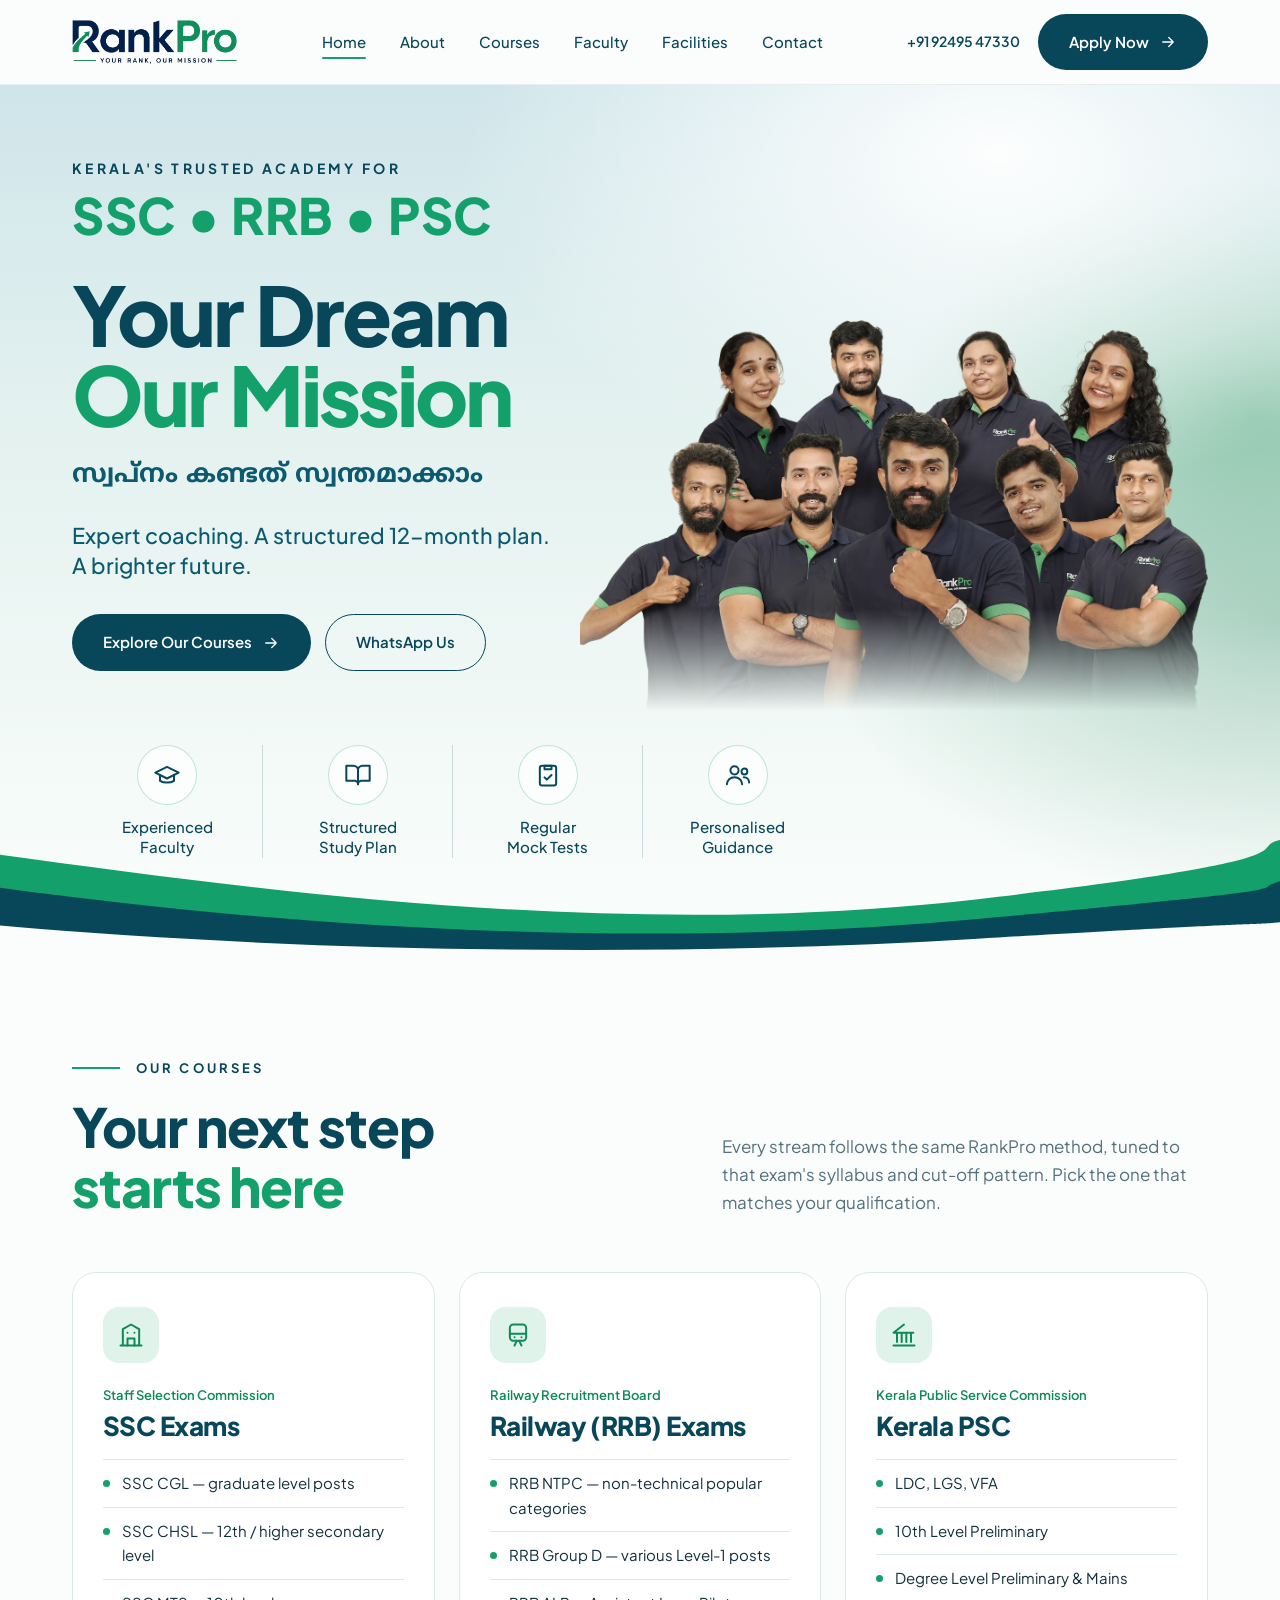
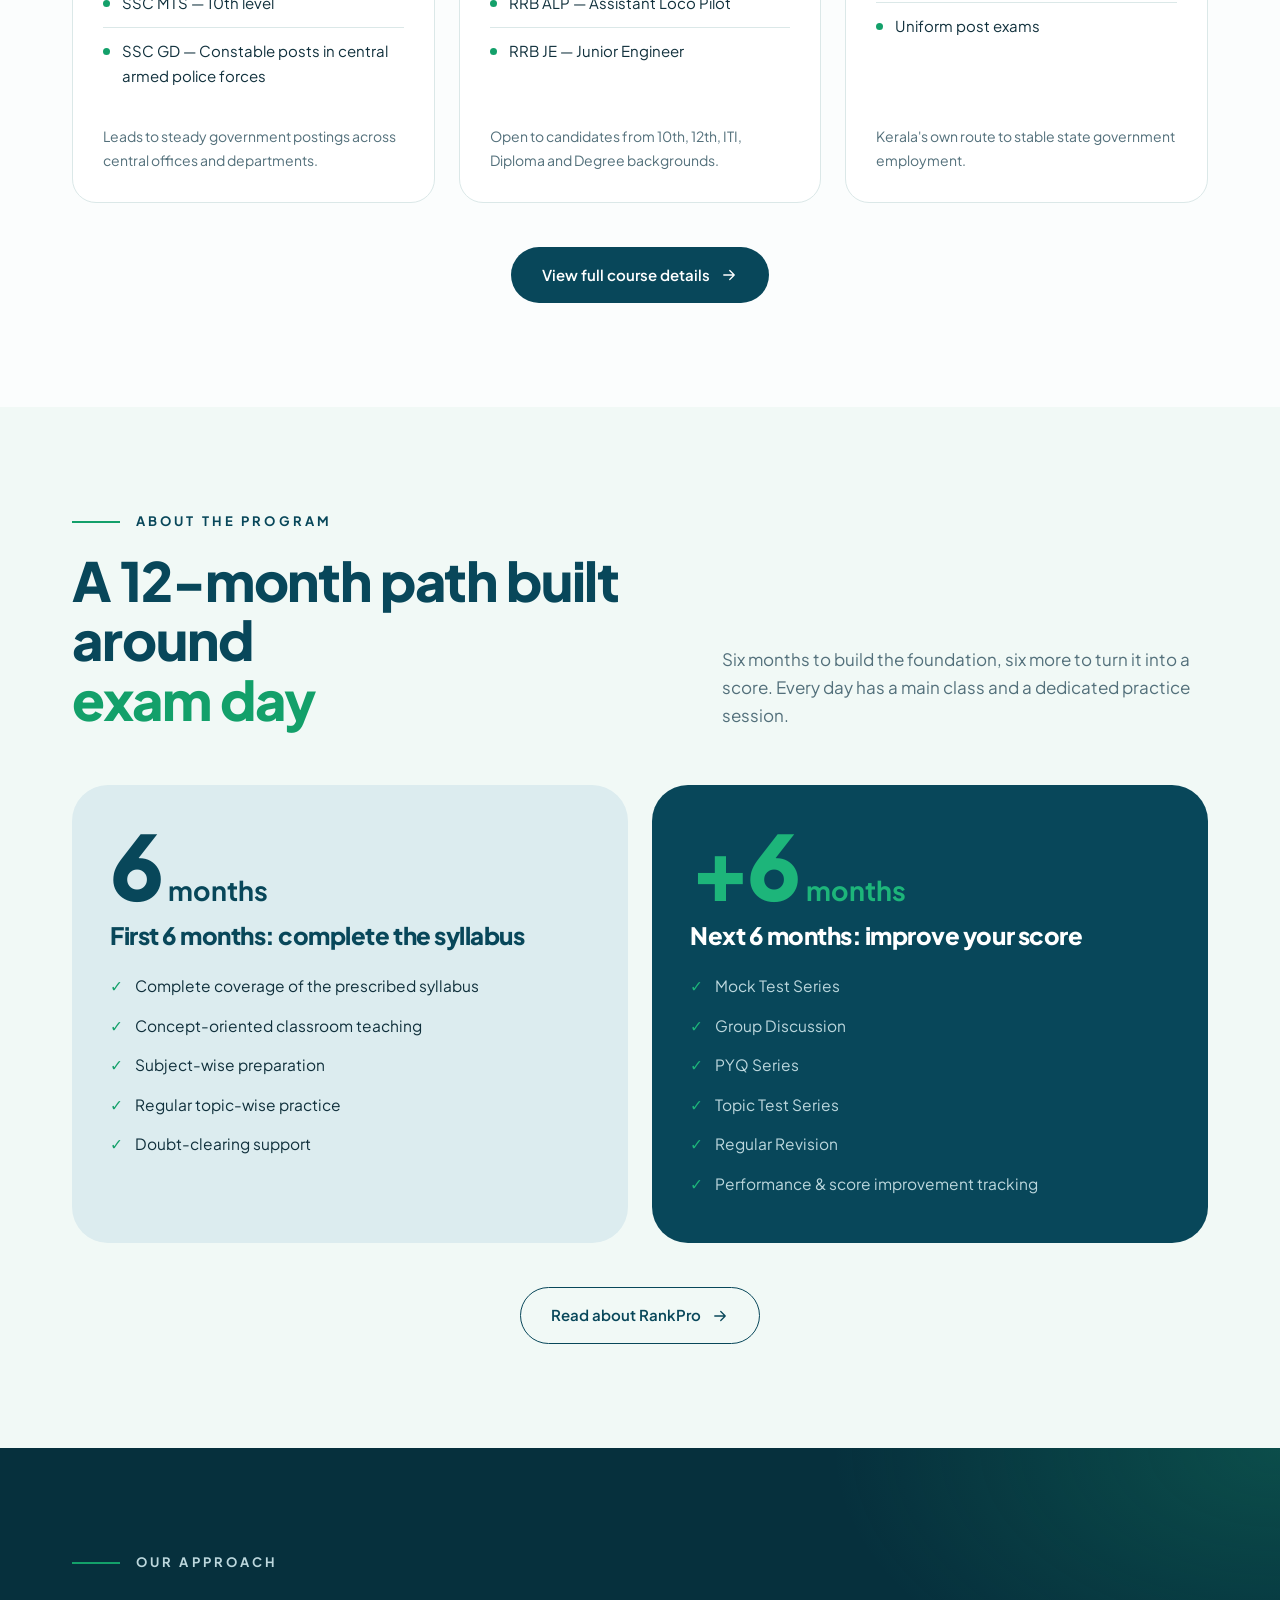
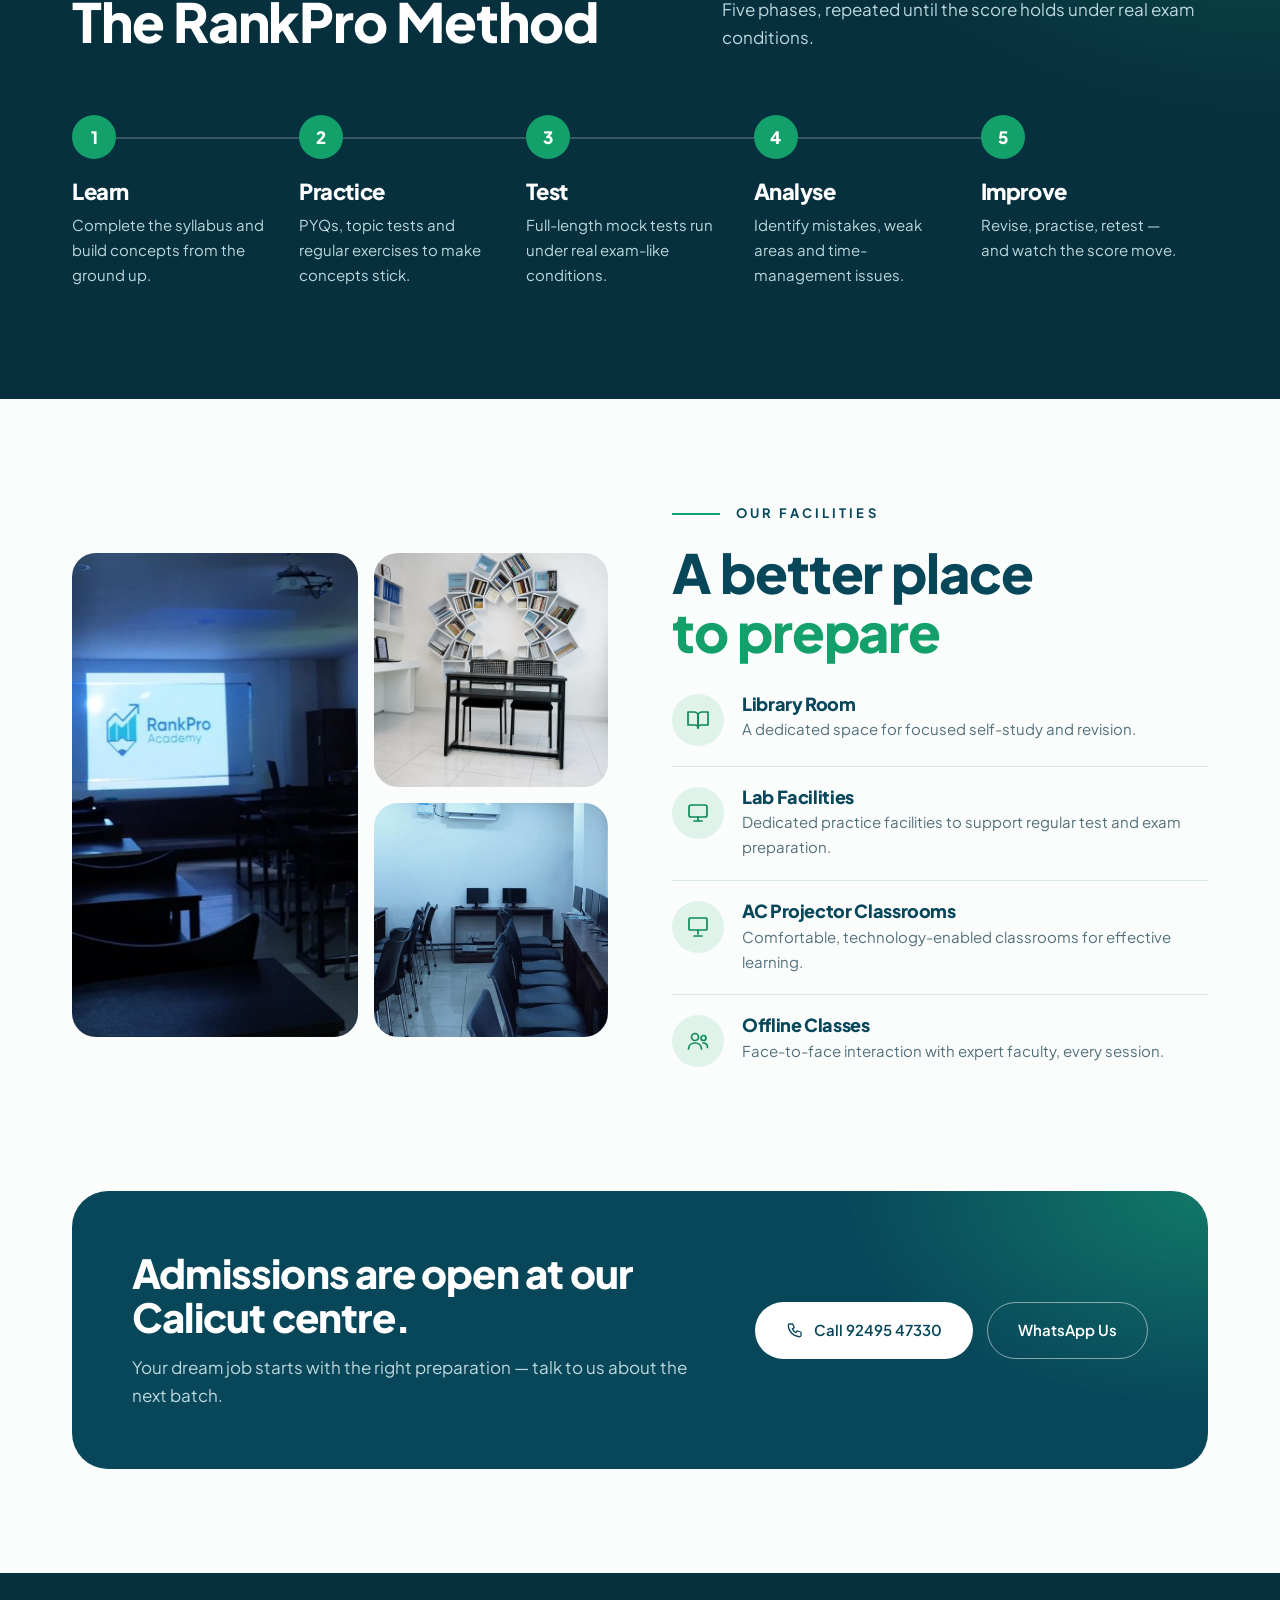
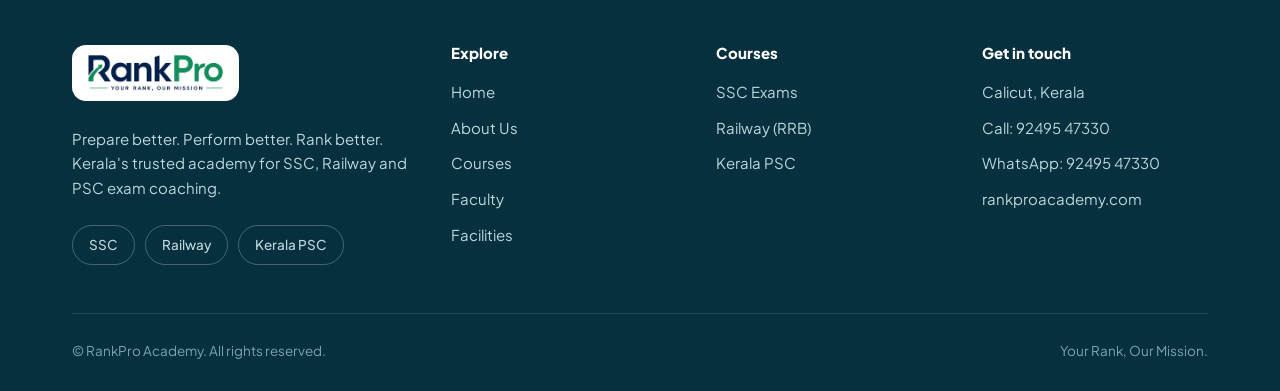
==== index.html @ 93b94e28 "First commit" ====
<!DOCTYPE html>
<html lang="en">
<head>
<meta charset="UTF-8">
<meta name="viewport" content="width=device-width, initial-scale=1.0">
<title>RankPro Academy — Your Rank, Our Mission</title>
<meta name="description" content="Kerala's trusted academy for SSC, RRB and Kerala PSC exam coaching in Calicut. A structured 6+6 month preparation program with expert faculty and offline classes.">
<link rel="icon" href="assets/r-icon-transparent.png">
<link rel="stylesheet" href="style.css">
</head>
<body>

<nav class="site-nav">
  <div class="wrap">
    <a href="./" class="brand">
      <img src="assets/logo-transparent.png" alt="RankPro Academy — Your rank, our mission">
    </a>
    <ul class="nav-links" id="navLinks">
      <li><a href="./" class="active">Home</a></li>
      <li><a href="about/">About</a></li>
      <li><a href="courses/">Courses</a></li>
      <li><a href="about/#faculty">Faculty</a></li>
      <li><a href="about/#facilities">Facilities</a></li>
      <li><a href="about/#contact">Contact</a></li>
    </ul>
    <div class="nav-cta">
      <span class="nav-call">+91 92495 47330</span>
      <a class="btn btn-primary" href="tel:+919249547330">Apply Now <svg viewBox="0 0 24 24" fill="none" stroke="currentColor" stroke-width="1.7" stroke-linecap="round" stroke-linejoin="round" aria-hidden="true"><path d="M5 12h14M13 6l6 6-6 6"/></svg></a>
      <button class="nav-toggle" id="navToggle" aria-label="Open menu" aria-expanded="false" aria-controls="navLinks"><span></span><span></span><span></span></button>
    </div>
  </div>
</nav>

<header class="hero">
  <div class="wrap">
    <div class="hero-main">
      <div class="hero-copy">
        <span class="kicker-line">Kerala's trusted academy for</span>
        <span class="streams">SSC • RRB • PSC</span>
        <h1>Your Dream <span class="g">Our Mission</span></h1>
        <span class="hero-ml" lang="ml">സ്വപ്നം കണ്ടത് സ്വന്തമാക്കാം</span>
        <p class="sub">Expert coaching. A structured 12-month plan. A brighter future.</p>
        <div class="hero-actions">
          <a class="btn btn-primary" href="courses/">Explore Our Courses <svg viewBox="0 0 24 24" fill="none" stroke="currentColor" stroke-width="1.7" stroke-linecap="round" stroke-linejoin="round" aria-hidden="true"><path d="M5 12h14M13 6l6 6-6 6"/></svg></a>
          <a class="btn btn-outline" href="https://wa.me/919249547330">WhatsApp Us</a>
        </div>
      </div>
      <div class="hero-photo">
        <img src="assets/team-cutout.webp" width="1400" height="871" alt="The RankPro Academy faculty team in navy RankPro polo shirts" fetchpriority="high">
      </div>
    </div>
    <div class="hero-features">
      <div class="f"><span class="ic"><svg viewBox="0 0 24 24" fill="none" stroke="currentColor" stroke-width="1.7" stroke-linecap="round" stroke-linejoin="round" aria-hidden="true"><path d="M22 10 12 5 2 10l10 5 10-5z"/><path d="M6 12v5c3 2 9 2 12 0v-5"/></svg></span>Experienced<br>Faculty</div>
      <div class="f"><span class="ic"><svg viewBox="0 0 24 24" fill="none" stroke="currentColor" stroke-width="1.7" stroke-linecap="round" stroke-linejoin="round" aria-hidden="true"><path d="M2 4h6a4 4 0 0 1 4 4v12a3 3 0 0 0-3-3H2z"/><path d="M22 4h-6a4 4 0 0 0-4 4v12a3 3 0 0 1 3-3h7z"/></svg></span>Structured<br>Study Plan</div>
      <div class="f"><span class="ic"><svg viewBox="0 0 24 24" fill="none" stroke="currentColor" stroke-width="1.7" stroke-linecap="round" stroke-linejoin="round" aria-hidden="true"><rect x="5" y="4" width="14" height="17" rx="2"/><path d="M9 4h6v3H9zM9 14l2 2 4-4"/></svg></span>Regular<br>Mock Tests</div>
      <div class="f"><span class="ic"><svg viewBox="0 0 24 24" fill="none" stroke="currentColor" stroke-width="1.7" stroke-linecap="round" stroke-linejoin="round" aria-hidden="true"><circle cx="9" cy="8" r="3.5"/><path d="M2.5 20c0-3.6 2.9-6 6.5-6s6.5 2.4 6.5 6"/><circle cx="17.5" cy="9" r="2.5"/><path d="M17 14c2.6 0 4.5 1.8 4.5 4.5"/></svg></span>Personalised<br>Guidance</div>
    </div>
  </div>
  <div class="wave" aria-hidden="true"><svg viewBox="0 0 1440 140" preserveAspectRatio="none">
        <path fill="#13a06a" d="M0 18C300 62 700 122 1100 72S1400 10 1440 0V140H0Z"/>
        <path fill="#08475a" d="M0 58C300 102 700 136 1100 96S1400 62 1440 50V140H0Z"/>
        <path fill="#fbfdfd" d="M0 104C360 138 760 142 1100 120S1400 104 1440 100V140H0Z"/>
      </svg></div>
</header>

<section class="section" id="courses">
  <div class="wrap">
    <div class="section-head">
      <div>
        <span class="eyebrow">Our courses</span>
        <h2 class="title">Your next step <span class="g">starts here</span></h2>
      </div>
      <p class="lede">Every stream follows the same RankPro method, tuned to that exam's syllabus and cut-off pattern. Pick the one that matches your qualification.</p>
    </div>
    <div class="course-grid">
      <article class="course-card">
        <span class="ic"><svg viewBox="0 0 24 24" fill="none" stroke="currentColor" stroke-width="1.7" stroke-linecap="round" stroke-linejoin="round" aria-hidden="true"><path d="M3 21h18M5 21V7l7-4 7 4v14"/><path d="M9 21v-6h6v6M9 10h.01M15 10h.01"/></svg></span>
        <span class="org">Staff Selection Commission</span>
        <h3>SSC Exams</h3>
        <ul>
          <li>SSC CGL — graduate level posts</li>
          <li>SSC CHSL — 12th / higher secondary level</li>
          <li>SSC MTS — 10th level</li>
          <li>SSC GD — Constable posts in central armed police forces</li>
        </ul>
        <p class="foot">Leads to steady government postings across central offices and departments.</p>
      </article>
      <article class="course-card">
        <span class="ic"><svg viewBox="0 0 24 24" fill="none" stroke="currentColor" stroke-width="1.7" stroke-linecap="round" stroke-linejoin="round" aria-hidden="true"><rect x="5" y="3" width="14" height="14" rx="3"/><path d="M5 11h14M9 21l2-4M15 21l-2-4M9 14h.01M15 14h.01"/></svg></span>
        <span class="org">Railway Recruitment Board</span>
        <h3>Railway (RRB) Exams</h3>
        <ul>
          <li>RRB NTPC — non-technical popular categories</li>
          <li>RRB Group D — various Level-1 posts</li>
          <li>RRB ALP — Assistant Loco Pilot</li>
          <li>RRB JE — Junior Engineer</li>
        </ul>
        <p class="foot">Open to candidates from 10th, 12th, ITI, Diploma and Degree backgrounds.</p>
      </article>
      <article class="course-card">
        <span class="ic"><svg viewBox="0 0 24 24" fill="none" stroke="currentColor" stroke-width="1.7" stroke-linecap="round" stroke-linejoin="round" aria-hidden="true"><path d="M3 21h18M4 10h16M12 3 3 10M6 10v8M10 10v8M14 10v8M18 10v8"/></svg></span>
        <span class="org">Kerala Public Service Commission</span>
        <h3>Kerala PSC</h3>
        <ul>
          <li>LDC, LGS, VFA</li>
          <li>10th Level Preliminary</li>
          <li>Degree Level Preliminary &amp; Mains</li>
          <li>Uniform post exams</li>
        </ul>
        <p class="foot">Kerala's own route to stable state government employment.</p>
      </article>
    </div>
    <div class="center-cta"><a class="btn btn-primary" href="courses/">View full course details <svg viewBox="0 0 24 24" fill="none" stroke="currentColor" stroke-width="1.7" stroke-linecap="round" stroke-linejoin="round" aria-hidden="true"><path d="M5 12h14M13 6l6 6-6 6"/></svg></a></div>
  </div>
</section>

<section class="section section-mint" id="program">
  <div class="wrap">
    <div class="section-head">
      <div>
        <span class="eyebrow">About the program</span>
        <h2 class="title">A 12-month path built around <span class="g">exam day</span></h2>
      </div>
      <p class="lede">Six months to build the foundation, six more to turn it into a score. Every day has a main class and a dedicated practice session.</p>
    </div>
    
    <div class="program">
      <div class="half one">
        <div class="big">6<small>months</small></div>
        <h3>First 6 months: complete the syllabus</h3>
        <ul>
          <li>Complete coverage of the prescribed syllabus</li>
          <li>Concept-oriented classroom teaching</li>
          <li>Subject-wise preparation</li>
          <li>Regular topic-wise practice</li>
          <li>Doubt-clearing support</li>
        </ul>
      </div>
      <div class="half two">
        <div class="big">+6<small>months</small></div>
        <h3>Next 6 months: improve your score</h3>
        <ul>
          <li>Mock Test Series</li>
          <li>Group Discussion</li>
          <li>PYQ Series</li>
          <li>Topic Test Series</li>
          <li>Regular Revision</li>
          <li>Performance &amp; score improvement tracking</li>
        </ul>
      </div>
    </div>

    <div class="center-cta"><a class="btn btn-outline" href="about/">Read about RankPro <svg viewBox="0 0 24 24" fill="none" stroke="currentColor" stroke-width="1.7" stroke-linecap="round" stroke-linejoin="round" aria-hidden="true"><path d="M5 12h14M13 6l6 6-6 6"/></svg></a></div>
  </div>
</section>

<section class="section section-teal" id="method">
  <div class="wrap">
    <div class="section-head">
      <div>
        <span class="eyebrow">Our approach</span>
        <h2 class="title">The RankPro Method</h2>
      </div>
      <p class="lede">Five phases, repeated until the score holds under real exam conditions.</p>
    </div>
    <div class="phase-row"><div class="phase"><h4>Learn</h4><p>Complete the syllabus and build concepts from the ground up.</p></div><div class="phase"><h4>Practice</h4><p>PYQs, topic tests and regular exercises to make concepts stick.</p></div><div class="phase"><h4>Test</h4><p>Full-length mock tests run under real exam-like conditions.</p></div><div class="phase"><h4>Analyse</h4><p>Identify mistakes, weak areas and time-management issues.</p></div><div class="phase"><h4>Improve</h4><p>Revise, practise, retest — and watch the score move.</p></div></div>
  </div>
</section>

<section class="section" id="facilities">
  <div class="wrap facility-grid">
    <div class="photo-stack">
        <img class="tall" src="assets/facility_2.jpg" alt="AC projector classroom at RankPro Academy" loading="lazy">
        <img class="sq" src="assets/facility_0.jpg" alt="Library room with a study desk at RankPro Academy" loading="lazy">
        <img class="sq" src="assets/facility_1.jpg" alt="Lab with practice workstations at RankPro Academy" loading="lazy">
      </div>
    <div>
      <span class="eyebrow">Our facilities</span>
      <h2 class="title" style="margin-bottom:32px;">A better place <span class="g">to prepare</span></h2>
      <ul class="feature-list">
        <li><span class="ic"><svg viewBox="0 0 24 24" fill="none" stroke="currentColor" stroke-width="1.7" stroke-linecap="round" stroke-linejoin="round" aria-hidden="true"><path d="M2 4h6a4 4 0 0 1 4 4v12a3 3 0 0 0-3-3H2z"/><path d="M22 4h-6a4 4 0 0 0-4 4v12a3 3 0 0 1 3-3h7z"/></svg></span><div><h4>Library Room</h4><p>A dedicated space for focused self-study and revision.</p></div></li>
        <li><span class="ic"><svg viewBox="0 0 24 24" fill="none" stroke="currentColor" stroke-width="1.7" stroke-linecap="round" stroke-linejoin="round" aria-hidden="true"><rect x="3" y="4" width="18" height="12" rx="2"/><path d="M8 20h8M12 16v4"/></svg></span><div><h4>Lab Facilities</h4><p>Dedicated practice facilities to support regular test and exam preparation.</p></div></li>
        <li><span class="ic"><svg viewBox="0 0 24 24" fill="none" stroke="currentColor" stroke-width="1.7" stroke-linecap="round" stroke-linejoin="round" aria-hidden="true"><rect x="3" y="3" width="18" height="12" rx="1"/><path d="M12 15v4M8 21h8"/></svg></span><div><h4>AC Projector Classrooms</h4><p>Comfortable, technology-enabled classrooms for effective learning.</p></div></li>
        <li><span class="ic"><svg viewBox="0 0 24 24" fill="none" stroke="currentColor" stroke-width="1.7" stroke-linecap="round" stroke-linejoin="round" aria-hidden="true"><circle cx="9" cy="8" r="3.5"/><path d="M2.5 20c0-3.6 2.9-6 6.5-6s6.5 2.4 6.5 6"/><circle cx="17.5" cy="9" r="2.5"/><path d="M17 14c2.6 0 4.5 1.8 4.5 4.5"/></svg></span><div><h4>Offline Classes</h4><p>Face-to-face interaction with expert faculty, every session.</p></div></li>
      </ul>
    </div>
  </div>
</section>

<section class="section" id="contact-cta" style="padding-top:0;">
  <div class="wrap">
    <div class="cta-band">
      <div>
        <h3>Admissions are open at our Calicut centre.</h3>
        <p>Your dream job starts with the right preparation — talk to us about the next batch.</p>
      </div>
      <div class="cta-actions">
        <a class="btn btn-light" href="tel:+919249547330"><svg viewBox="0 0 24 24" fill="none" stroke="currentColor" stroke-width="1.7" stroke-linecap="round" stroke-linejoin="round" aria-hidden="true"><path d="M5 4h4l2 5-2.5 1.5a11 11 0 0 0 5 5L15 13l5 2v4a2 2 0 0 1-2 2A16 16 0 0 1 3 6a2 2 0 0 1 2-2z"/></svg> Call 92495 47330</a>
        <a class="btn btn-ghost" href="https://wa.me/919249547330">WhatsApp Us</a>
      </div>
    </div>
  </div>
</section>

<footer class="site-footer">
  <div class="wrap">
    <div class="footer-grid">
      <div class="footer-brand">
        <span class="logo-on-dark"><img src="assets/logo-transparent.png" alt="RankPro Academy"></span>
        <p>Prepare better. Perform better. Rank better. Kerala's trusted academy for SSC, Railway and PSC exam coaching.</p>
        <div class="tag-row">
          <span class="tag-pill">SSC</span>
          <span class="tag-pill">Railway</span>
          <span class="tag-pill">Kerala PSC</span>
        </div>
      </div>
      <ul>
        <h5>Explore</h5>
        <li><a href="./">Home</a></li>
        <li><a href="about/">About Us</a></li>
        <li><a href="courses/">Courses</a></li>
        <li><a href="about/#faculty">Faculty</a></li>
        <li><a href="about/#facilities">Facilities</a></li>
      </ul>
      <ul>
        <h5>Courses</h5>
        <li><a href="courses/#ssc">SSC Exams</a></li>
        <li><a href="courses/#rrb">Railway (RRB)</a></li>
        <li><a href="courses/#psc">Kerala PSC</a></li>
      </ul>
      <ul>
        <h5>Get in touch</h5>
        <li>Calicut, Kerala</li>
        <li><a href="tel:+919249547330">Call: 92495 47330</a></li>
        <li><a href="https://wa.me/919249547330">WhatsApp: 92495 47330</a></li>
        <li><a href="https://rankproacademy.com">rankproacademy.com</a></li>
      </ul>
    </div>
    <div class="footer-bottom">
      <span>© RankPro Academy. All rights reserved.</span>
      <span>Your Rank, Our Mission.</span>
    </div>
  </div>
</footer>

<script>
  const navToggle = document.getElementById('navToggle');
  const navLinks = document.getElementById('navLinks');
  navToggle.addEventListener('click', () => {
    const open = navLinks.classList.toggle('open');
    navToggle.setAttribute('aria-expanded', open);
  });
  navLinks.addEventListener('click', e => { if (e.target.tagName === 'A') navLinks.classList.remove('open'); });
</script>
</body>
</html>
---- style.css ----
/* ============================================================
   RankPro Academy — shared stylesheet (v2 redesign)
   Look: soft sky-to-mint backgrounds, deep teal + signal green,
   rounded pill buttons, wave divider under the hero.
   ============================================================ */

@import url('https://fonts.googleapis.com/css2?family=Plus+Jakarta+Sans:wght@400;500;600;700;800&family=Noto+Sans+Malayalam:wght@500;700&display=swap');

:root{
  --teal-950:#06303d;
  --teal-900:#08475a;   /* buttons, headings */
  --teal-800:#0b5a70;
  --teal-700:#10708a;
  --green-700:#0e8a58;
  --green-600:#13a06a;  /* accent */
  --green-500:#1db57a;
  --green-100:#dff3ea;
  --mint-50:#f1f9f6;
  --sky-100:#dcecef;
  --sky-50:#eef6f7;
  --paper:#fbfdfd;
  --card:#ffffff;
  --ink:#10303c;
  --muted:#53707b;
  --line:#dbe8e8;
  --on-dark:#bcd7dd;

  --max:1200px;
  --radius-xl:36px;
  --radius-lg:24px;
  --radius-md:16px;
  --radius-sm:10px;

  --font:'Plus Jakarta Sans','Noto Sans Malayalam',system-ui,sans-serif;
  --font-ml:'Noto Sans Malayalam','Plus Jakarta Sans',sans-serif;

  --shadow-soft:0 24px 48px -28px rgba(8,71,90,.35);
}

*,*::before,*::after{ box-sizing:border-box; }
html{ scroll-behavior:smooth; scroll-padding-top:96px; }
body{
  margin:0;
  font-family:var(--font);
  color:var(--ink);
  background:var(--paper);
  line-height:1.65;
  -webkit-font-smoothing:antialiased;
}
img{ max-width:100%; display:block; }
a{ color:inherit; text-decoration:none; }
ul{ margin:0; padding:0; list-style:none; }
h1,h2,h3,h4,h5{
  font-family:var(--font);
  margin:0;
  color:var(--teal-900);
  line-height:1.1;
  font-weight:800;
  letter-spacing:-0.02em;
}
p{ margin:0; }
:focus-visible{ outline:3px solid var(--green-500); outline-offset:3px; border-radius:6px; }

.wrap{ max-width:var(--max); margin:0 auto; padding:0 32px; }
@media (max-width:640px){ .wrap{ padding:0 20px; } }

/* ---------- buttons ---------- */
.btn{
  display:inline-flex; align-items:center; justify-content:center; gap:10px;
  padding:15px 30px;
  border-radius:999px;
  font-family:var(--font);
  font-weight:600; font-size:15px;
  cursor:pointer;
  border:1.5px solid transparent;
  transition:transform .15s ease, background .2s ease, color .2s ease, border-color .2s ease;
  white-space:nowrap;
}
.btn:active{ transform:scale(.97); }
.btn svg{ width:18px; height:18px; flex:none; }
.btn-primary{ background:var(--teal-900); color:#fff; }
.btn-primary:hover{ background:var(--teal-800); }
.btn-green{ background:var(--green-600); color:#fff; }
.btn-green:hover{ background:var(--green-700); }
.btn-outline{ background:transparent; color:var(--teal-900); border-color:var(--teal-900); }
.btn-outline:hover{ background:var(--teal-900); color:#fff; }
.btn-light{ background:#fff; color:var(--teal-900); }
.btn-light:hover{ background:var(--green-100); }
.btn-ghost{ background:transparent; color:#fff; border-color:rgba(255,255,255,.5); }
.btn-ghost:hover{ border-color:#fff; background:rgba(255,255,255,.08); }

/* ---------- nav ---------- */
.site-nav{
  position:sticky; top:0; z-index:60;
  background:rgba(251,253,253,.86);
  backdrop-filter:blur(14px);
  -webkit-backdrop-filter:blur(14px);
  border-bottom:1px solid rgba(8,71,90,.08);
}
.site-nav .wrap{
  display:flex; align-items:center; justify-content:space-between;
  height:84px; gap:24px;
}
.brand img{ height:44px; width:auto; }
.nav-links{ display:flex; align-items:center; gap:34px; }
.nav-links a{
  font-weight:500; font-size:15px; color:var(--teal-900);
  position:relative; padding:8px 0;
}
.nav-links a::after{
  content:""; position:absolute; left:0; right:0; bottom:0; height:2px;
  background:var(--green-600); border-radius:2px;
  transform:scaleX(0); transform-origin:left; transition:transform .2s ease;
}
.nav-links a:hover::after,
.nav-links a.active::after{ transform:scaleX(1); }
.nav-cta{ display:flex; align-items:center; gap:18px; }
.nav-call{ font-weight:600; font-size:14px; color:var(--teal-900); }
.nav-toggle{ display:none; }

@media (max-width:1020px){
  .nav-call{ display:none; }
}
@media (max-width:900px){
  .site-nav .wrap{ height:72px; }
  .brand img{ height:38px; }
  .nav-links{
    position:fixed; inset:72px 0 0 0;
    background:var(--paper);
    flex-direction:column; align-items:flex-start;
    padding:28px 24px; gap:8px;
    opacity:0; pointer-events:none; transform:translateY(-8px);
    transition:opacity .2s ease, transform .2s ease;
  }
  .nav-links a{ font-size:20px; font-weight:600; padding:12px 0; }
  .nav-links.open{ opacity:1; pointer-events:auto; transform:none; }
  .nav-toggle{
    display:flex; flex-direction:column; justify-content:center; gap:5px;
    width:40px; height:40px; background:none; border:none; cursor:pointer; padding:8px;
  }
  .nav-toggle span{ height:2px; background:var(--teal-900); border-radius:2px; }
  .nav-cta .btn{ padding:12px 20px; font-size:14px; }
}

/* ---------- eyebrow / headings ---------- */
.eyebrow{
  display:flex; align-items:center; gap:16px;
  font-weight:700; font-size:13px; letter-spacing:.24em; text-transform:uppercase;
  color:var(--teal-900);
  margin-bottom:18px;
}
.eyebrow::before{ content:""; width:48px; height:2px; background:var(--green-600); flex:none; }
.eyebrow.plain::before{ display:none; }

.title{
  font-size:clamp(32px,4.6vw,54px);
}
.title .g{ color:var(--green-600); display:block; }
.lede{ color:var(--muted); font-size:17px; max-width:54ch; }

/* ---------- hero ---------- */
.hero{
  position:relative;
  overflow:hidden;
  background:
    radial-gradient(60% 55% at 78% 8%, rgba(255,255,255,.95) 0, rgba(255,255,255,0) 70%),
    radial-gradient(40% 40% at 98% 38%, rgba(44,150,96,.38) 0, rgba(44,150,96,0) 70%),
    radial-gradient(50% 45% at 100% 62%, rgba(31,125,84,.28) 0, rgba(31,125,84,0) 72%),
    linear-gradient(180deg, #cfe5ea 0%, #e3f1ef 38%, #f3faf7 78%, #fbfdfd 100%);
}
.hero-main{
  position:relative;
  display:grid;
  grid-template-columns:minmax(0,1fr) minmax(0,1.05fr);
  align-items:end;
  gap:0;
  padding-top:72px;
}
.hero-copy{ position:relative; z-index:2; padding-bottom:40px; align-self:center; }
.hero-copy .kicker-line{
  display:block; font-weight:700; font-size:14px; letter-spacing:.24em; text-transform:uppercase;
  color:var(--teal-900); margin-bottom:10px;
}
.hero-copy .streams{
  display:block; font-size:clamp(34px,4.2vw,50px); font-weight:800; color:var(--green-600);
  letter-spacing:.01em; margin-bottom:34px; line-height:1;
}
.hero h1{
  font-size:clamp(46px,6.4vw,84px);
  line-height:.98;
  letter-spacing:-0.035em;
}
.hero h1 .g{ color:var(--green-600); display:block; }
.hero-ml{
  display:block; margin-top:20px;
  font-family:var(--font-ml); font-weight:700; font-size:clamp(20px,2.2vw,26px);
  color:var(--teal-800);
}
.hero-copy .sub{
  margin-top:22px; font-size:clamp(18px,1.7vw,22px); font-weight:500;
  color:var(--teal-800); max-width:30ch; line-height:1.4;
}
.hero-actions{ display:flex; gap:14px; flex-wrap:wrap; margin-top:34px; }

.hero-photo{
  position:relative; z-index:1;
  margin-left:-8%;
  align-self:end;
}
.hero-photo img{
  width:100%; height:auto;
  -webkit-mask-image:linear-gradient(to bottom,#000 0,#000 74%,transparent 100%);
          mask-image:linear-gradient(to bottom,#000 0,#000 74%,transparent 100%);
}

.hero-features{
  position:relative; z-index:2;
  display:grid; grid-template-columns:repeat(4,1fr);
  max-width:760px;
  padding:34px 0 96px;
}
.hero-features .f{
  display:flex; flex-direction:column; align-items:center; text-align:center; gap:12px;
  padding:0 14px;
  border-left:1px solid rgba(8,71,90,.18);
  font-weight:500; font-size:15px; color:var(--teal-900); line-height:1.35;
}
.hero-features .f:first-child{ border-left:none; }
.hero-features .ic{
  width:60px; height:60px; border-radius:50%;
  background:rgba(255,255,255,.7);
  border:1px solid rgba(19,160,106,.25);
  display:flex; align-items:center; justify-content:center;
  color:var(--teal-900);
}
.hero-features .ic svg{ width:28px; height:28px; }

/* wave divider */
.wave{ position:absolute; left:0; right:0; bottom:-1px; line-height:0; z-index:3; pointer-events:none; }
.wave svg{ width:100%; height:clamp(70px,9vw,130px); display:block; }

@media (max-width:980px){
  .hero-main{ grid-template-columns:1fr; padding-top:48px; }
  .hero-copy{ padding-bottom:0; }
  .hero-photo{ margin:8px -8% 0; order:2; }
  .hero-features{ max-width:none; padding:0 0 90px; grid-template-columns:repeat(2,1fr); row-gap:26px; }
  .hero-features .f:nth-child(3){ border-left:none; }
}
@media (max-width:520px){
  .hero-actions .btn{ flex:1 1 100%; }
}

/* inner-page hero */
.page-hero{
  position:relative; overflow:hidden;
  background:
    radial-gradient(50% 80% at 85% 0%, rgba(255,255,255,.9) 0, rgba(255,255,255,0) 70%),
    radial-gradient(40% 70% at 100% 60%, rgba(44,150,96,.28) 0, rgba(44,150,96,0) 70%),
    linear-gradient(180deg,#cfe5ea 0%, #e6f3f0 70%, #f3faf7 100%);
  padding:72px 0 150px;
}
.page-hero .crumb{
  display:block; font-weight:600; font-size:14px; color:var(--teal-700); margin-bottom:18px;
}
.page-hero h1{ font-size:clamp(36px,5.2vw,64px); max-width:18ch; }
.page-hero h1 .g{ color:var(--green-600); display:block; }
.page-hero p{ margin-top:22px; max-width:58ch; color:var(--teal-800); font-size:18px; font-weight:500; }

/* ---------- sections ---------- */
.section{ padding:104px 0; }
.section-mint{ background:var(--mint-50); }
.section-sky{ background:var(--sky-50); }
.section-teal{
  background:
    radial-gradient(50% 70% at 100% 0%, rgba(29,181,122,.22) 0, rgba(29,181,122,0) 70%),
    var(--teal-950);
  color:#fff;
}
.section-teal h2,.section-teal h3,.section-teal h4{ color:#fff; }
.section-teal .eyebrow{ color:var(--on-dark); }
.section-teal .lede{ color:var(--on-dark); }
@media (max-width:640px){ .section{ padding:68px 0; } }

.section-head{
  display:grid; grid-template-columns:1.1fr .9fr; gap:56px; align-items:end;
  margin-bottom:56px;
}
.section-head .lede{ justify-self:end; }
@media (max-width:860px){
  .section-head{ grid-template-columns:1fr; gap:18px; }
  .section-head .lede{ justify-self:start; }
}

.two-col{
  display:grid; grid-template-columns:1fr 1fr; gap:64px; align-items:center;
}
@media (max-width:860px){ .two-col{ grid-template-columns:1fr; gap:36px; } }

/* ---------- course cards ---------- */
.course-grid{ display:grid; grid-template-columns:repeat(3,1fr); gap:24px; }
@media (max-width:960px){ .course-grid{ grid-template-columns:1fr; } }
.course-card{
  background:var(--card);
  border:1px solid var(--line);
  border-radius:var(--radius-lg);
  padding:34px 30px 30px;
  display:flex; flex-direction:column;
  transition:box-shadow .2s ease, border-color .2s ease;
}
.course-card:hover{ box-shadow:var(--shadow-soft); border-color:rgba(19,160,106,.45); }
.course-card .ic{
  width:56px; height:56px; border-radius:16px;
  background:var(--green-100); color:var(--green-700);
  display:flex; align-items:center; justify-content:center; margin-bottom:22px;
}
.course-card .ic svg{ width:28px; height:28px; }
.course-card .org{ font-size:13px; font-weight:600; color:var(--green-700); margin-bottom:6px; }
.course-card h3{ font-size:26px; margin-bottom:18px; }
.course-card li{
  display:flex; gap:12px; padding:11px 0; border-top:1px solid var(--line);
  font-size:15px; color:var(--ink);
}
.course-card li::before{
  content:""; width:7px; height:7px; border-radius:50%; background:var(--green-600);
  margin-top:9px; flex:none;
}
.course-card .foot{ margin-top:auto; padding-top:20px; font-size:14px; color:var(--muted); }
.course-card ul{ margin-bottom:6px; }

.center-cta{ text-align:center; margin-top:44px; }

/* ---------- 6+6 program ---------- */
.program{
  display:grid; grid-template-columns:1fr 1fr; gap:24px;
}
@media (max-width:760px){ .program{ grid-template-columns:1fr; } }
.program .half{
  border-radius:var(--radius-xl);
  padding:40px 38px;
  position:relative; overflow:hidden;
}
.program .half.one{ background:var(--sky-100); }
.program .half.two{ background:var(--teal-900); color:#fff; }
.program .big{
  font-size:clamp(56px,7vw,92px); font-weight:800; line-height:.9; letter-spacing:-0.04em;
  color:var(--teal-900);
}
.program .half.two .big{ color:var(--green-500); }
.program .big small{ font-size:.3em; letter-spacing:0; font-weight:700; margin-left:8px; }
.program h3{ margin:16px 0 18px; font-size:24px; }
.program .half.two h3{ color:#fff; }
.program li{ display:flex; gap:12px; padding:7px 0; font-size:15.5px; }
.program li::before{ content:"✓"; font-weight:800; color:var(--green-600); flex:none; }
.program .half.two li::before{ color:var(--green-500); }
.program .half.two li{ color:var(--on-dark); }

/* ---------- method / phases ---------- */
.phase-row{
  display:grid; grid-template-columns:repeat(5,1fr); gap:0;
  counter-reset:ph;
}
.phase{
  padding:8px 24px 8px 0; position:relative;
  counter-increment:ph;
}
.phase::before{
  content:counter(ph);
  width:44px; height:44px; border-radius:50%;
  background:var(--green-600); color:#fff;
  display:flex; align-items:center; justify-content:center;
  font-weight:800; font-size:17px; margin-bottom:20px; position:relative; z-index:1;
}
.phase::after{
  content:""; position:absolute; top:30px; left:44px; right:0; height:2px;
  background:rgba(255,255,255,.2);
}
.phase:last-child::after{ display:none; }
.phase h4{ font-size:22px; margin-bottom:10px; }
.phase p{ color:var(--on-dark); font-size:15px; max-width:26ch; }
@media (max-width:980px){
  .phase-row{ grid-template-columns:1fr; gap:6px; }
  .phase{ padding:0 0 28px 64px; }
  .phase::before{ position:absolute; left:0; top:0; margin:0; }
  .phase::after{ top:44px; bottom:0; left:21px; right:auto; width:2px; height:auto; }
}

/* ---------- facilities / feature lists ---------- */
.facility-grid{ display:grid; grid-template-columns:1fr 1fr; gap:64px; align-items:center; }
@media (max-width:860px){ .facility-grid{ grid-template-columns:1fr; gap:36px; } }

.photo-stack{ display:grid; grid-template-columns:1.1fr .9fr; gap:16px; }
.photo-stack img{
  width:100%; height:100%; object-fit:cover;
  border-radius:var(--radius-lg);
}
.photo-stack .tall{ grid-row:span 2; aspect-ratio:3/4; }
.photo-stack .sq{ aspect-ratio:1/1; }

.feature-list li{
  display:grid; grid-template-columns:52px 1fr; gap:18px;
  padding:20px 0; border-top:1px solid var(--line);
}
.feature-list li:first-child{ border-top:none; padding-top:0; }
.feature-list .ic{
  width:52px; height:52px; border-radius:50%;
  background:var(--green-100); color:var(--green-700);
  display:flex; align-items:center; justify-content:center;
}
.feature-list .ic svg{ width:24px; height:24px; }
.feature-list h4{ font-size:18px; margin-bottom:4px; }
.feature-list p{ color:var(--muted); font-size:15px; }
.feature-list a{ color:var(--teal-800); font-weight:600; }
.feature-list a:hover{ color:var(--green-700); }

/* ---------- team ---------- */
.team-panel{
  position:relative; overflow:hidden;
  border-radius:var(--radius-xl);
  background:
    radial-gradient(60% 70% at 80% 0%, rgba(255,255,255,.9) 0, rgba(255,255,255,0) 70%),
    radial-gradient(45% 60% at 100% 70%, rgba(44,150,96,.3) 0, rgba(44,150,96,0) 70%),
    linear-gradient(180deg,#d3e8ec,#eaf5f3);
  padding:48px 48px 0;
  display:grid; grid-template-columns:.9fr 1.1fr; gap:24px; align-items:end;
}
.team-panel .copy{ padding-bottom:56px; align-self:center; }
.team-panel img{ width:100%; height:auto; }
@media (max-width:860px){
  .team-panel{ grid-template-columns:1fr; padding:36px 24px 0; }
  .team-panel .copy{ padding-bottom:0; }
}
.tag-row{ display:flex; flex-wrap:wrap; gap:10px; margin-top:24px; }
.tag-pill{
  border:1px solid rgba(8,71,90,.22);
  background:rgba(255,255,255,.6);
  border-radius:999px; padding:8px 16px; font-size:13.5px; font-weight:500; color:var(--teal-900);
}

/* ---------- exam blocks (courses page) ---------- */
.exam{
  display:grid; grid-template-columns:.8fr 1.2fr; gap:56px; align-items:start;
  padding:48px 0; border-top:1px solid var(--line);
}
.exam-list > .exam:first-child{ border-top:none; padding-top:0; }
@media (max-width:860px){ .exam{ grid-template-columns:1fr; gap:24px; } }
.exam .tagline{
  display:inline-block; font-size:13px; font-weight:600; color:var(--green-700);
  background:var(--green-100); padding:6px 14px; border-radius:999px; margin-bottom:16px;
}
.exam h3{ font-size:clamp(28px,3.4vw,40px); }
.exam p{ color:var(--muted); font-size:16px; margin-bottom:22px; max-width:60ch; }
.chips{ display:flex; flex-wrap:wrap; gap:10px; }
.chips li{
  background:var(--card); border:1px solid var(--line);
  border-radius:999px; padding:10px 18px; font-size:14.5px; font-weight:500; color:var(--teal-900);
}

/* ---------- schedule / timing ---------- */
.schedule-grid{ display:grid; grid-template-columns:1fr 1fr; gap:24px; }
@media (max-width:760px){ .schedule-grid{ grid-template-columns:1fr; } }
.schedule-card{
  background:var(--card); border:1px solid var(--line);
  border-radius:var(--radius-lg); padding:34px;
}
.schedule-card .time{
  display:inline-block; font-weight:700; font-size:14px; color:var(--teal-900);
  background:var(--sky-100); padding:7px 16px; border-radius:999px; margin-bottom:18px;
}
.schedule-card h4{ font-size:24px; margin-bottom:14px; }
.schedule-card li{ display:flex; gap:12px; padding:7px 0; color:var(--muted); font-size:15.5px; }
.schedule-card li::before{ content:"✓"; font-weight:800; color:var(--green-600); flex:none; }

.timing-table{
  width:100%; border-collapse:separate; border-spacing:0;
  background:var(--card); border:1px solid var(--line); border-radius:var(--radius-lg); overflow:hidden;
}
.timing-table th,.timing-table td{ text-align:left; padding:18px 26px; font-size:16px; border-top:1px solid var(--line); }
.timing-table thead th{ background:var(--teal-900); color:#fff; border-top:none; font-weight:600; font-size:14.5px; }

/* ---------- why grid ---------- */
.why-grid{ display:grid; grid-template-columns:repeat(3,1fr); gap:14px; }
@media (max-width:860px){ .why-grid{ grid-template-columns:repeat(2,1fr); } }
@media (max-width:560px){ .why-grid{ grid-template-columns:1fr; } }
.why-item{
  display:flex; gap:14px; align-items:center;
  background:var(--card); border:1px solid var(--line);
  border-radius:var(--radius-md); padding:20px 22px;
  font-weight:600; font-size:15.5px; color:var(--teal-900);
}
.why-item .check{
  width:30px; height:30px; border-radius:50%; flex:none;
  background:var(--green-600); color:#fff; font-size:14px;
  display:flex; align-items:center; justify-content:center;
}

/* ---------- CTA band ---------- */
.cta-band{
  position:relative; overflow:hidden;
  background:
    radial-gradient(50% 120% at 100% 0%, rgba(29,181,122,.45) 0, rgba(29,181,122,0) 65%),
    var(--teal-900);
  border-radius:var(--radius-xl);
  color:#fff; padding:60px;
  display:flex; align-items:center; justify-content:space-between; gap:32px; flex-wrap:wrap;
}
.cta-band h3{ color:#fff; font-size:clamp(26px,3.4vw,40px); max-width:20ch; }
.cta-band p{ color:var(--on-dark); margin-top:14px; font-size:17px; max-width:48ch; }
.cta-actions{ display:flex; gap:14px; flex-wrap:wrap; }
@media (max-width:640px){ .cta-band{ padding:40px 28px; } }

.logo-tile{
  border-radius:var(--radius-xl);
  background:linear-gradient(160deg,var(--sky-100),var(--green-100));
  aspect-ratio:1/1; display:flex; align-items:center; justify-content:center;
}
.logo-tile img{ width:38%; height:auto; }

/* ---------- footer ---------- */
.site-footer{ background:var(--teal-950); color:var(--on-dark); padding:72px 0 28px; }
.footer-grid{
  display:grid; grid-template-columns:1.5fr 1fr 1fr 1fr; gap:40px;
  padding-bottom:48px; border-bottom:1px solid rgba(255,255,255,.12);
}
@media (max-width:820px){ .footer-grid{ grid-template-columns:1fr 1fr; } }
@media (max-width:520px){ .footer-grid{ grid-template-columns:1fr; } }
.footer-grid h5{ color:#fff; font-size:15px; margin-bottom:18px; letter-spacing:0; }
.footer-grid li{ margin-bottom:11px; font-size:15px; }
.footer-grid a:hover{ color:#fff; }
.footer-brand .logo-on-dark{
  display:inline-block; background:#fff; border-radius:14px; padding:10px 16px; margin-bottom:18px;
}
.footer-brand .logo-on-dark img{ height:36px; width:auto; }
.footer-brand p{ font-size:15px; max-width:36ch; }
.footer-brand .tag-pill{ background:transparent; border-color:rgba(255,255,255,.25); color:var(--on-dark); }
.footer-bottom{
  padding-top:26px; display:flex; justify-content:space-between; flex-wrap:wrap; gap:12px;
  font-size:13.5px; color:#7fa3ad;
}

/* ---------- reduced motion ---------- */
@media (prefers-reduced-motion:reduce){
  html{ scroll-behavior:auto; }
  *{ transition:none !important; }
}
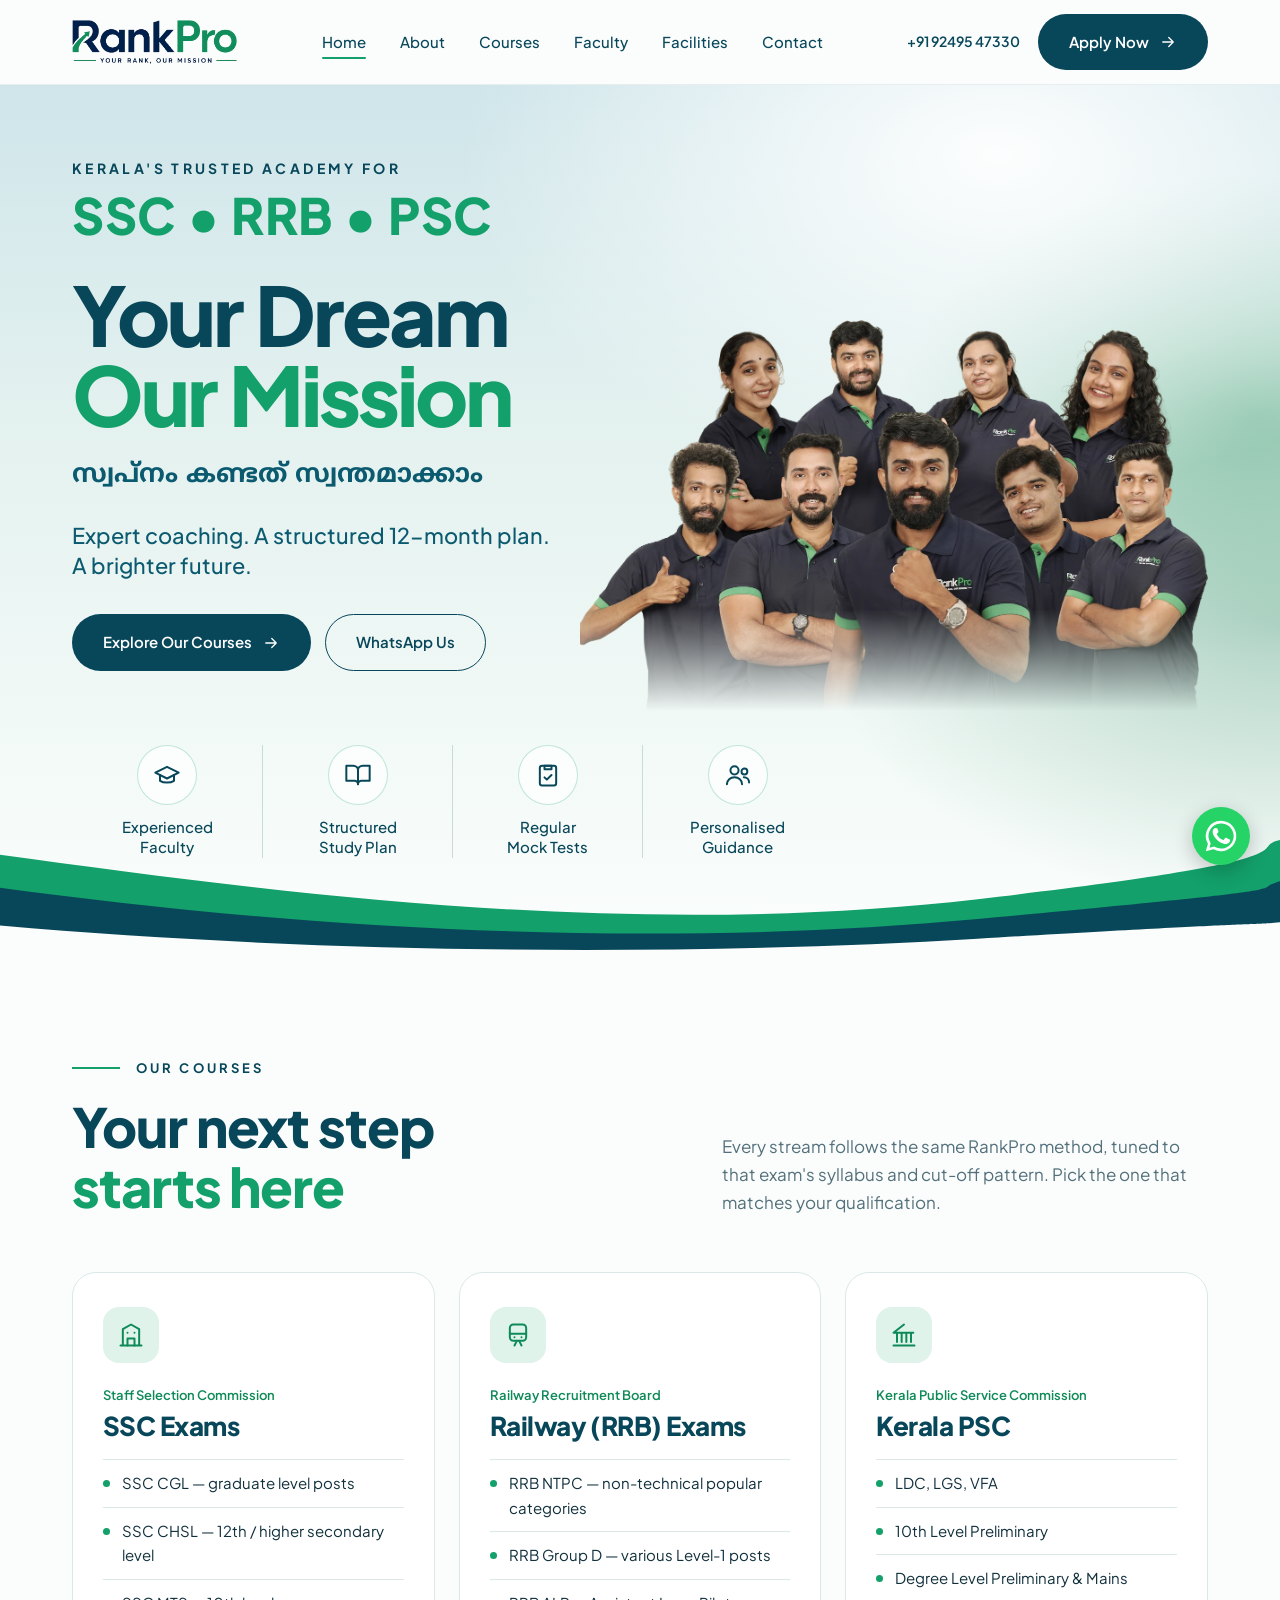
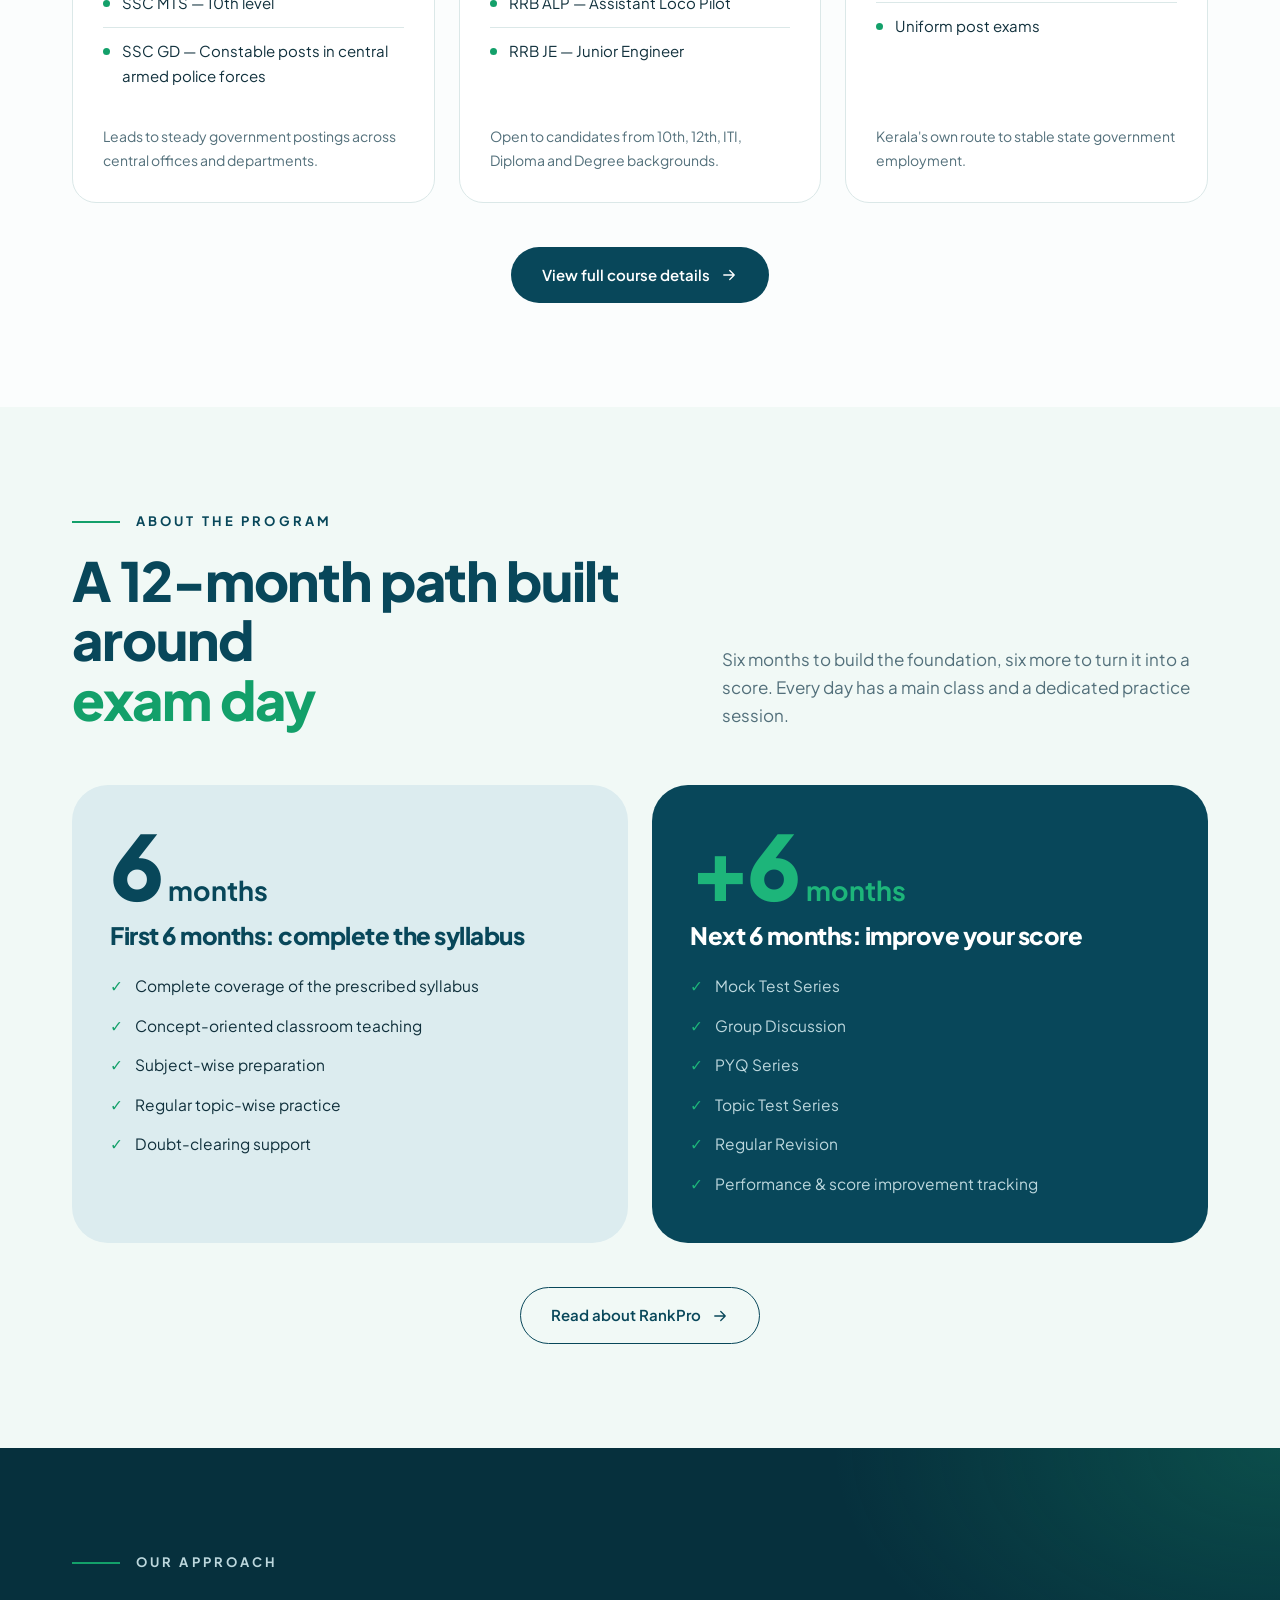
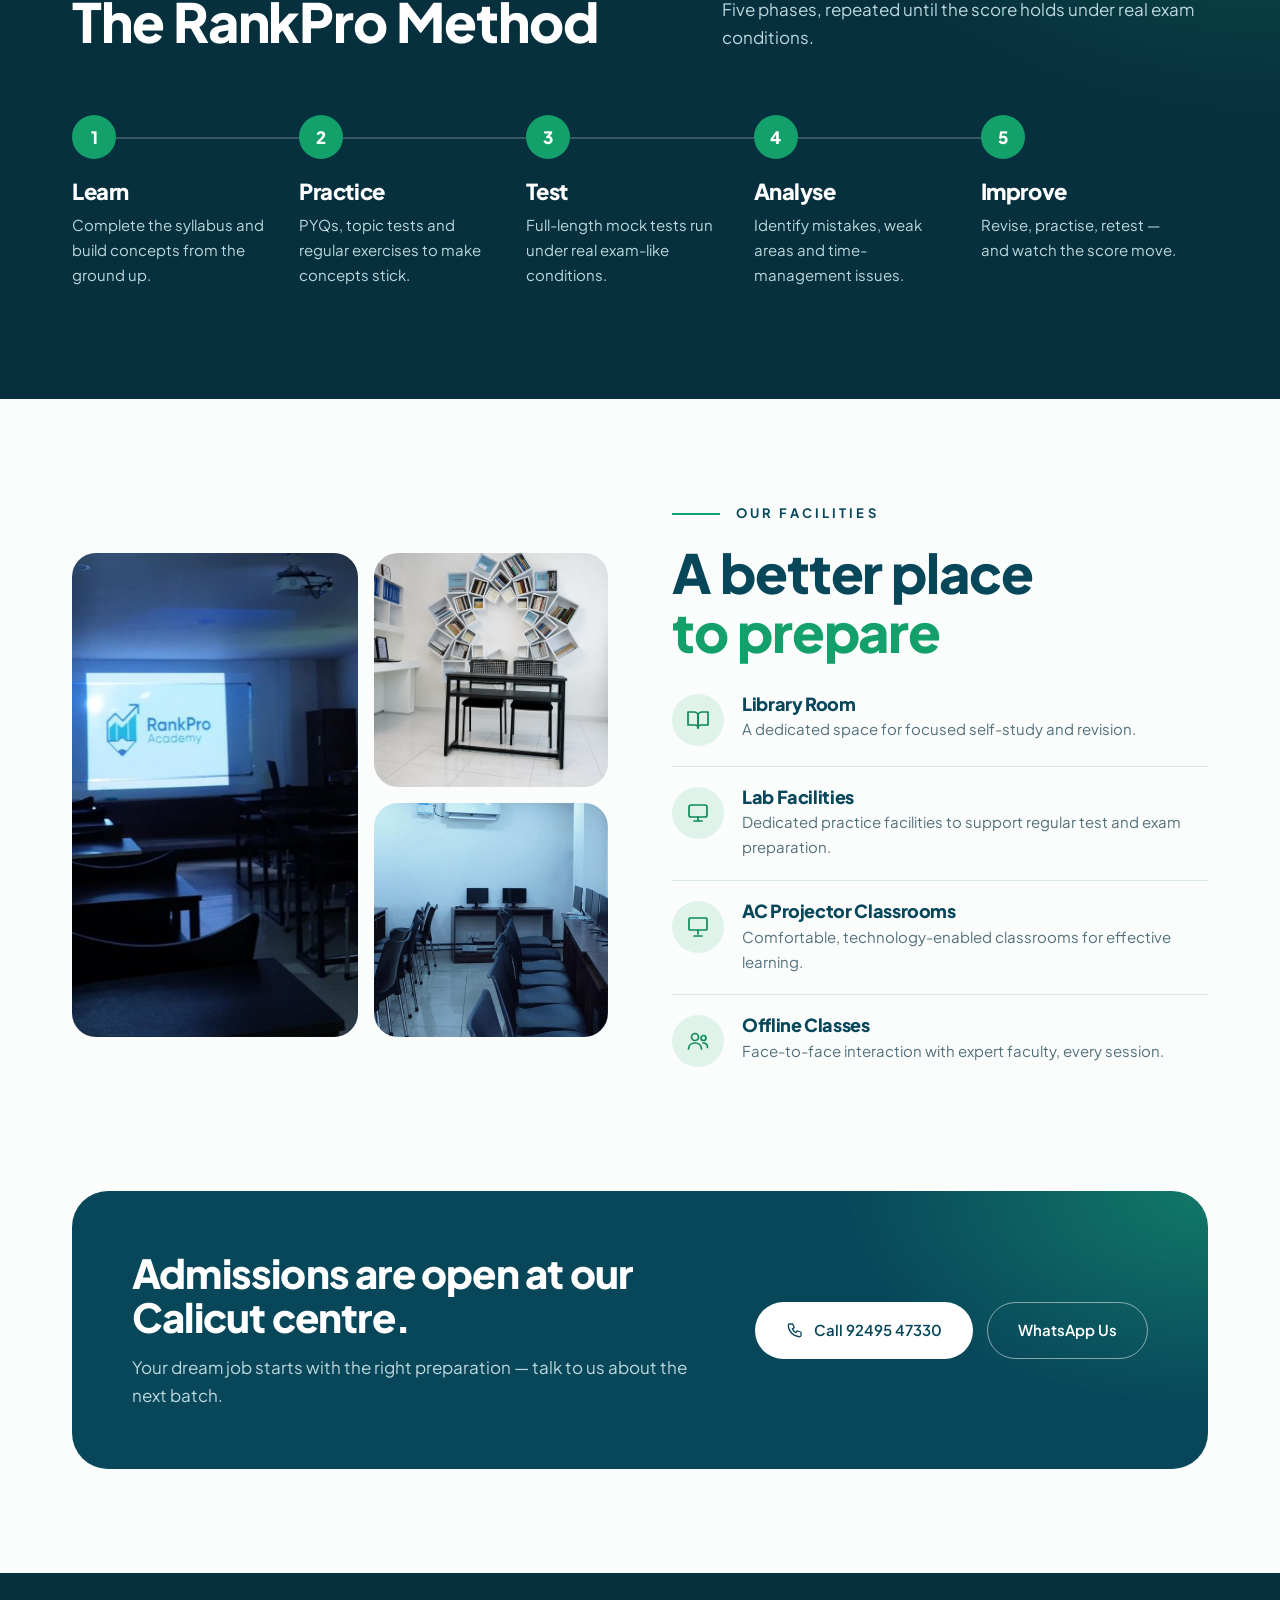
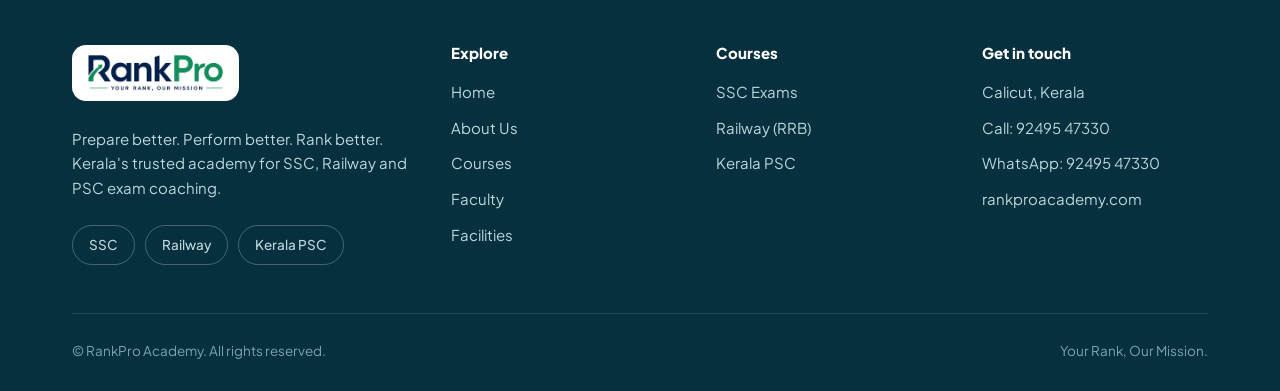
==== commit 18b7a29d: "whatsapp me icon added" ====
--- a/index.html
+++ b/index.html
@@ -243,6 +243,30 @@
   </div>
 </footer>
 
+<div class="contact-modal" id="contactModal" hidden aria-hidden="true">
+  <section class="contact-dialog" role="dialog" aria-modal="true" aria-labelledby="contactTitle" aria-describedby="contactDescription">
+    <button class="contact-close" id="contactClose" type="button" aria-label="Close contact form">&times;</button>
+    <span class="eyebrow plain">Admissions open</span>
+    <h2 id="contactTitle">Let’s talk about your next step</h2>
+    <p id="contactDescription">Share your details and we’ll help you choose the right course and batch.</p>
+    <form id="contactForm">
+      <label for="contactName">Name</label>
+      <input id="contactName" name="name" autocomplete="name" required>
+      <label for="contactPhone">Phone number</label>
+      <input id="contactPhone" name="phone" type="tel" autocomplete="tel" required>
+      <label for="contactCourse">Course of interest</label>
+      <select id="contactCourse" name="course" required>
+        <option value="" selected disabled>Select a course</option>
+        <option>SSC</option>
+        <option>Railway (RRB)</option>
+        <option>Kerala PSC</option>
+        <option>Not sure yet</option>
+      </select>
+      <button class="btn btn-primary" type="submit">Continue to WhatsApp</button>
+    </form>
+  </section>
+</div>
+
 <script>
   const navToggle = document.getElementById('navToggle');
   const navLinks = document.getElementById('navLinks');
@@ -251,6 +275,64 @@
     navToggle.setAttribute('aria-expanded', open);
   });
   navLinks.addEventListener('click', e => { if (e.target.tagName === 'A') navLinks.classList.remove('open'); });
+
+  const contactModal = document.getElementById('contactModal');
+  const contactClose = document.getElementById('contactClose');
+  const contactForm = document.getElementById('contactForm');
+  const contactStorageKey = 'rankproContactPopupShown';
+
+  function closeContactModal() {
+    contactModal.hidden = true;
+    contactModal.setAttribute('aria-hidden', 'true');
+    document.body.classList.remove('contact-open');
+  }
+
+  function openContactModal() {
+    contactModal.hidden = false;
+    contactModal.setAttribute('aria-hidden', 'false');
+    document.body.classList.add('contact-open');
+    contactClose.focus();
+    try {
+      localStorage.setItem(contactStorageKey, 'true');
+    } catch (error) {
+      // The popup still runs for this page view when browser storage is unavailable.
+    }
+  }
+
+  let contactPopupShown = false;
+  try {
+    contactPopupShown = localStorage.getItem(contactStorageKey) === 'true';
+  } catch (error) {
+    contactPopupShown = false;
+  }
+  if (!contactPopupShown) window.setTimeout(openContactModal, 6000);
+
+  contactClose.addEventListener('click', closeContactModal);
+  contactModal.addEventListener('click', event => {
+    if (event.target === contactModal) closeContactModal();
+  });
+  document.addEventListener('keydown', event => {
+    if (event.key === 'Escape' && !contactModal.hidden) closeContactModal();
+  });
+  contactForm.addEventListener('submit', event => {
+    event.preventDefault();
+    const formData = new FormData(contactForm);
+    const message = `Hi, I'm ${formData.get('name')}. My phone number is ${formData.get('phone')}. I'm interested in ${formData.get('course')} courses.`;
+    window.open(`https://wa.me/919249547330?text=${encodeURIComponent(message)}`, '_blank', 'noopener');
+    closeContactModal();
+  });
 </script>
+<a
+  href="https://wa.me/919249547330"
+  class="whatsapp-float"
+  target="_blank"
+  rel="noopener noreferrer"
+  aria-label="Chat on WhatsApp"
+>
+  <svg viewBox="0 0 32 32" aria-hidden="true">
+    <path fill="currentColor" d="M16 .8A15.2 15.2 0 0 0 2.9 23.7L.8 31.2l7.7-2A15.2 15.2 0 1 0 16 .8Zm0 27.8a12.5 12.5 0 0 1-6.4-1.8l-.5-.3-4.6 1.2 1.2-4.5-.3-.5A12.6 12.6 0 1 1 16 28.6Z"/>
+    <path fill="currentColor" d="M12 8.7c-.3-.7-.6-.7-.9-.7h-.8c-.3 0-.8.1-1.2.5-.4.5-1.5 1.5-1.5 3.6s1.5 4.1 1.7 4.4c.2.3 3 4.7 7.3 6.4 3.6 1.4 4.3 1.1 5.1 1 .8-.1 2.6-1.1 3-2.1.4-1 .4-1.8.3-2-.1-.2-.4-.3-.9-.6l-2.9-1.4c-.4-.2-.8-.3-1.1.2-.3.5-1.1 1.4-1.3 1.7-.2.3-.5.3-.9.1-.5-.2-1.9-.7-3.5-2.1-1.3-1.2-2.2-2.7-2.4-3.2-.3-.4 0-.7.2-.9l.7-.8c.2-.3.3-.5.5-.8.1-.3.1-.6 0-.8l-1.4-3.5Z"/>
+  </svg>
+</a>
 </body>
 </html>
--- a/style.css
+++ b/style.css
@@ -122,26 +122,47 @@
   .nav-call{ display:none; }
 }
 @media (max-width:900px){
+  .site-nav{
+    position:sticky;
+    top:0;
+    z-index:60;
+    background:#fff;
+  }
   .site-nav .wrap{ height:72px; }
   .brand img{ height:38px; }
   .nav-links{
-    position:fixed; inset:72px 0 0 0;
-    background:var(--paper);
-    flex-direction:column; align-items:flex-start;
-    padding:28px 24px; gap:8px;
-    opacity:0; pointer-events:none; transform:translateY(-8px);
-    transition:opacity .2s ease, transform .2s ease;
+    display:none;
+    position:absolute;
+    inset:100% 0 auto 0;
+    height:auto;
+    max-height:calc(100dvh - 72px);
+    overflow-y:auto;
+    z-index:61;
+    background:#fff;
+    box-shadow:0 12px 24px rgba(8,71,90,.12);
+    flex-direction:column;
+    align-items:stretch;
+    margin:0;
+    padding:20px 24px;
+    gap:8px;
+    opacity:1;
+    pointer-events:auto;
+    transform:none;
   }
-  .nav-links a{ font-size:20px; font-weight:600; padding:12px 0; }
-  .nav-links.open{ opacity:1; pointer-events:auto; transform:none; }
+  .nav-links.open{ display:flex; }
+  .nav-links a{
+    display:block;
+    font-size:20px;
+    font-weight:600;
+    padding:12px 0;
+  }
   .nav-toggle{
     display:flex; flex-direction:column; justify-content:center; gap:5px;
     width:40px; height:40px; background:none; border:none; cursor:pointer; padding:8px;
   }
   .nav-toggle span{ height:2px; background:var(--teal-900); border-radius:2px; }
-  .nav-cta .btn{ padding:12px 20px; font-size:14px; }
-}
-
+  .nav-cta .btn{ padding:12px 20px; font-size:14px; ;display:none }
+}
 /* ---------- eyebrow / headings ---------- */
 .eyebrow{
   display:flex; align-items:center; gap:16px;
@@ -537,8 +558,77 @@
   font-size:13.5px; color:#7fa3ad;
 }
 
+/* ---------- contact popup ---------- */
+body.contact-open{ overflow:hidden; }
+.contact-modal{
+  position:fixed; inset:0; z-index:100;
+  display:flex; align-items:center; justify-content:center;
+  padding:20px; background:rgba(6,48,61,.62);
+}
+.contact-modal[hidden]{ display:none; }
+.contact-dialog{
+  position:relative; width:min(100%,520px); max-height:calc(100dvh - 40px); overflow:auto;
+  padding:40px; background:#fff; border-radius:var(--radius-md); box-shadow:0 24px 70px rgba(6,48,61,.28);
+}
+.contact-close{
+  position:absolute; top:12px; right:14px;
+  width:40px; height:40px; border:0; background:transparent;
+  color:var(--teal-900); font:400 30px/1 var(--font); cursor:pointer;
+}
+.contact-dialog .eyebrow{ margin:0 0 14px; }
+.contact-dialog h2{ max-width:15ch; font-size:30px; }
+.contact-dialog > p{ margin-top:12px; color:var(--muted); font-size:15px; }
+.contact-dialog form{ display:grid; gap:9px; margin-top:24px; }
+.contact-dialog label{ color:var(--teal-900); font-size:14px; font-weight:600; }
+.contact-dialog input,.contact-dialog select{
+  width:100%; min-height:48px; margin-bottom:8px; padding:10px 12px;
+  border:1px solid var(--line); border-radius:var(--radius-sm); background:#fff;
+  color:var(--ink); font:500 15px var(--font);
+}
+.contact-dialog input:focus,.contact-dialog select:focus{ outline:3px solid rgba(29,181,122,.28); border-color:var(--green-600); }
+.contact-dialog form .btn{ width:100%; margin-top:8px; }
+@media (max-width:520px){
+  .contact-dialog{ padding:36px 24px 24px; }
+  .contact-dialog h2{ font-size:26px; }
+}
+
 /* ---------- reduced motion ---------- */
 @media (prefers-reduced-motion:reduce){
   html{ scroll-behavior:auto; }
   *{ transition:none !important; }
 }
+
+
+.whatsapp-float {
+  position: fixed;
+  right: calc(30px + env(safe-area-inset-right, 0px));
+  bottom: calc(35px + env(safe-area-inset-bottom, 0px));
+  z-index: 80;
+  display: flex;
+  align-items: center;
+  justify-content: center;
+  width: 58px;
+  height: 58px;
+  border-radius: 50%;
+  background: #25d366;
+  color: #fff;
+  box-shadow: 0 6px 20px rgba(0, 0, 0, 0.22);
+}
+
+.whatsapp-float svg {
+  width: 32px;
+  height: 32px;
+}
+
+.whatsapp-float:hover {
+  background: #128c4a;
+}
+
+.whatsapp-float:focus-visible {
+  outline: 3px solid #08475a;
+  outline-offset: 4px;
+}
+
+body.contact-open .whatsapp-float {
+  visibility: hidden;
+}
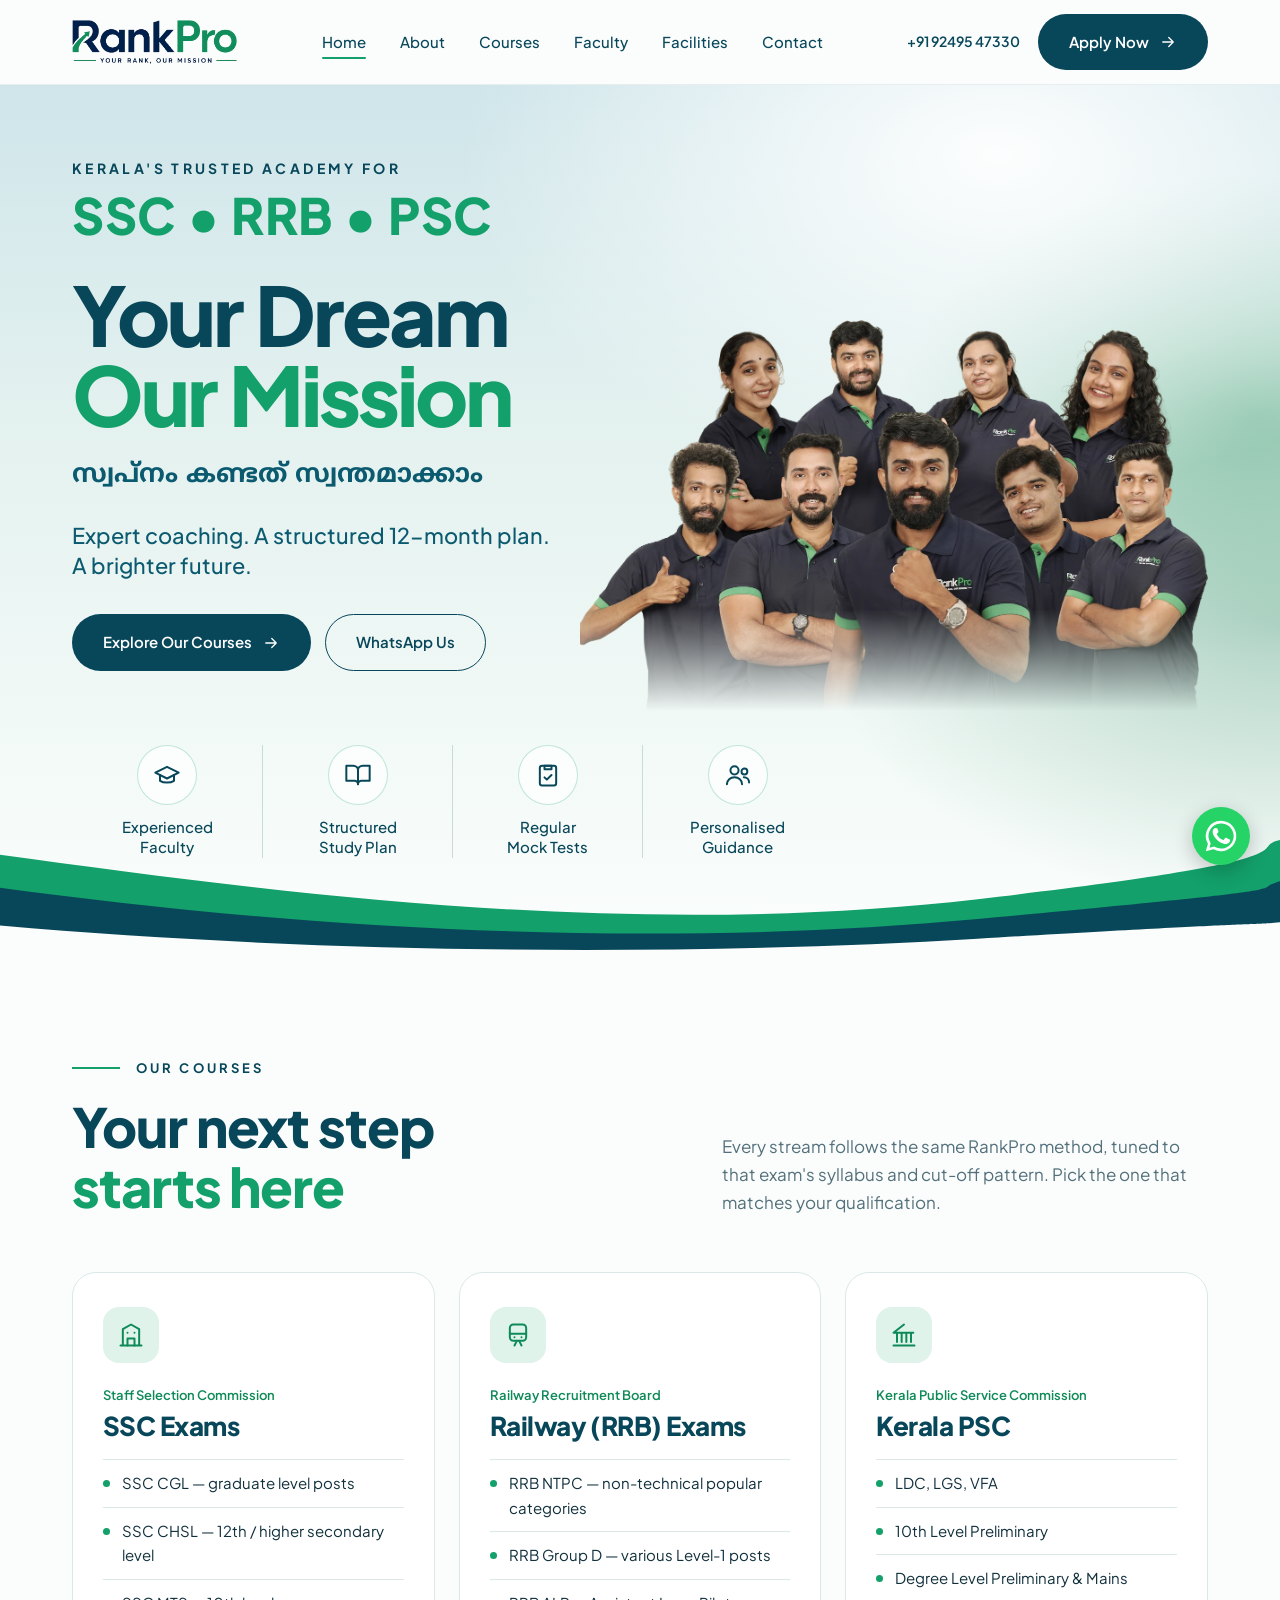
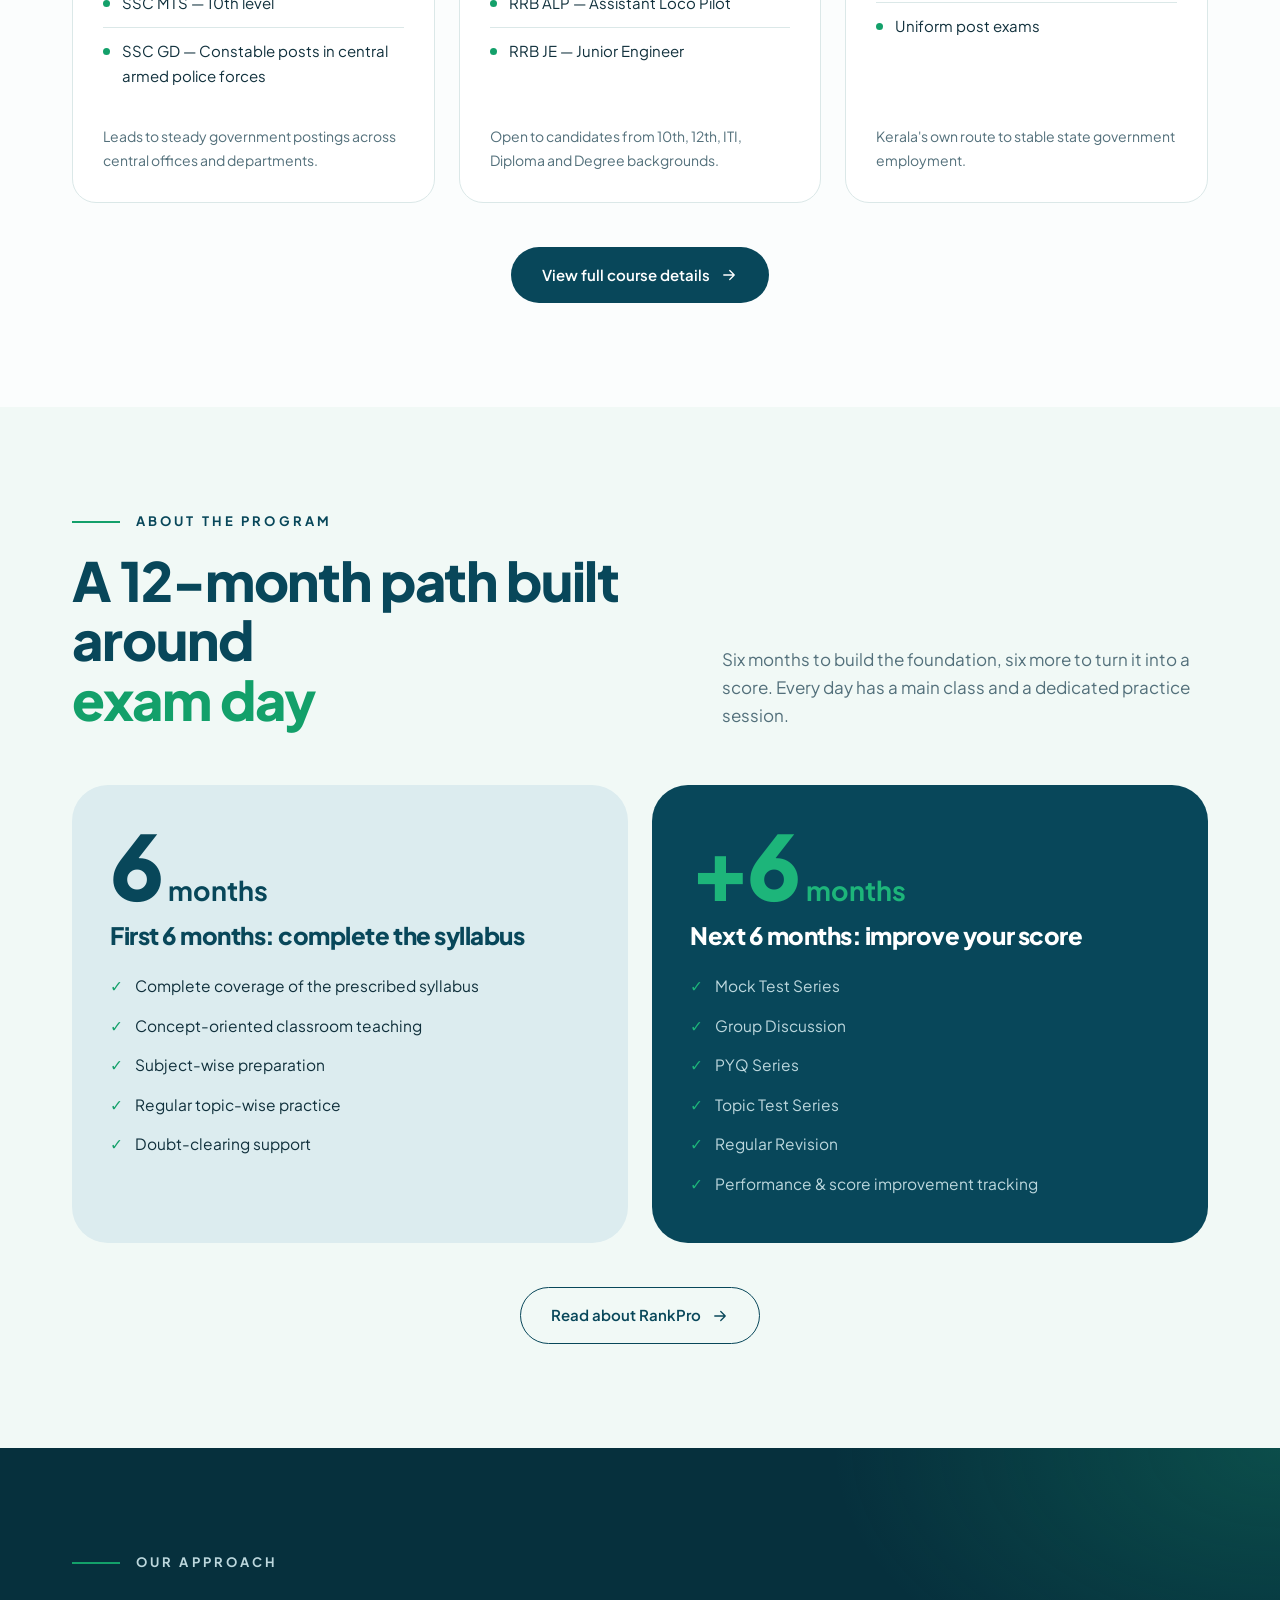
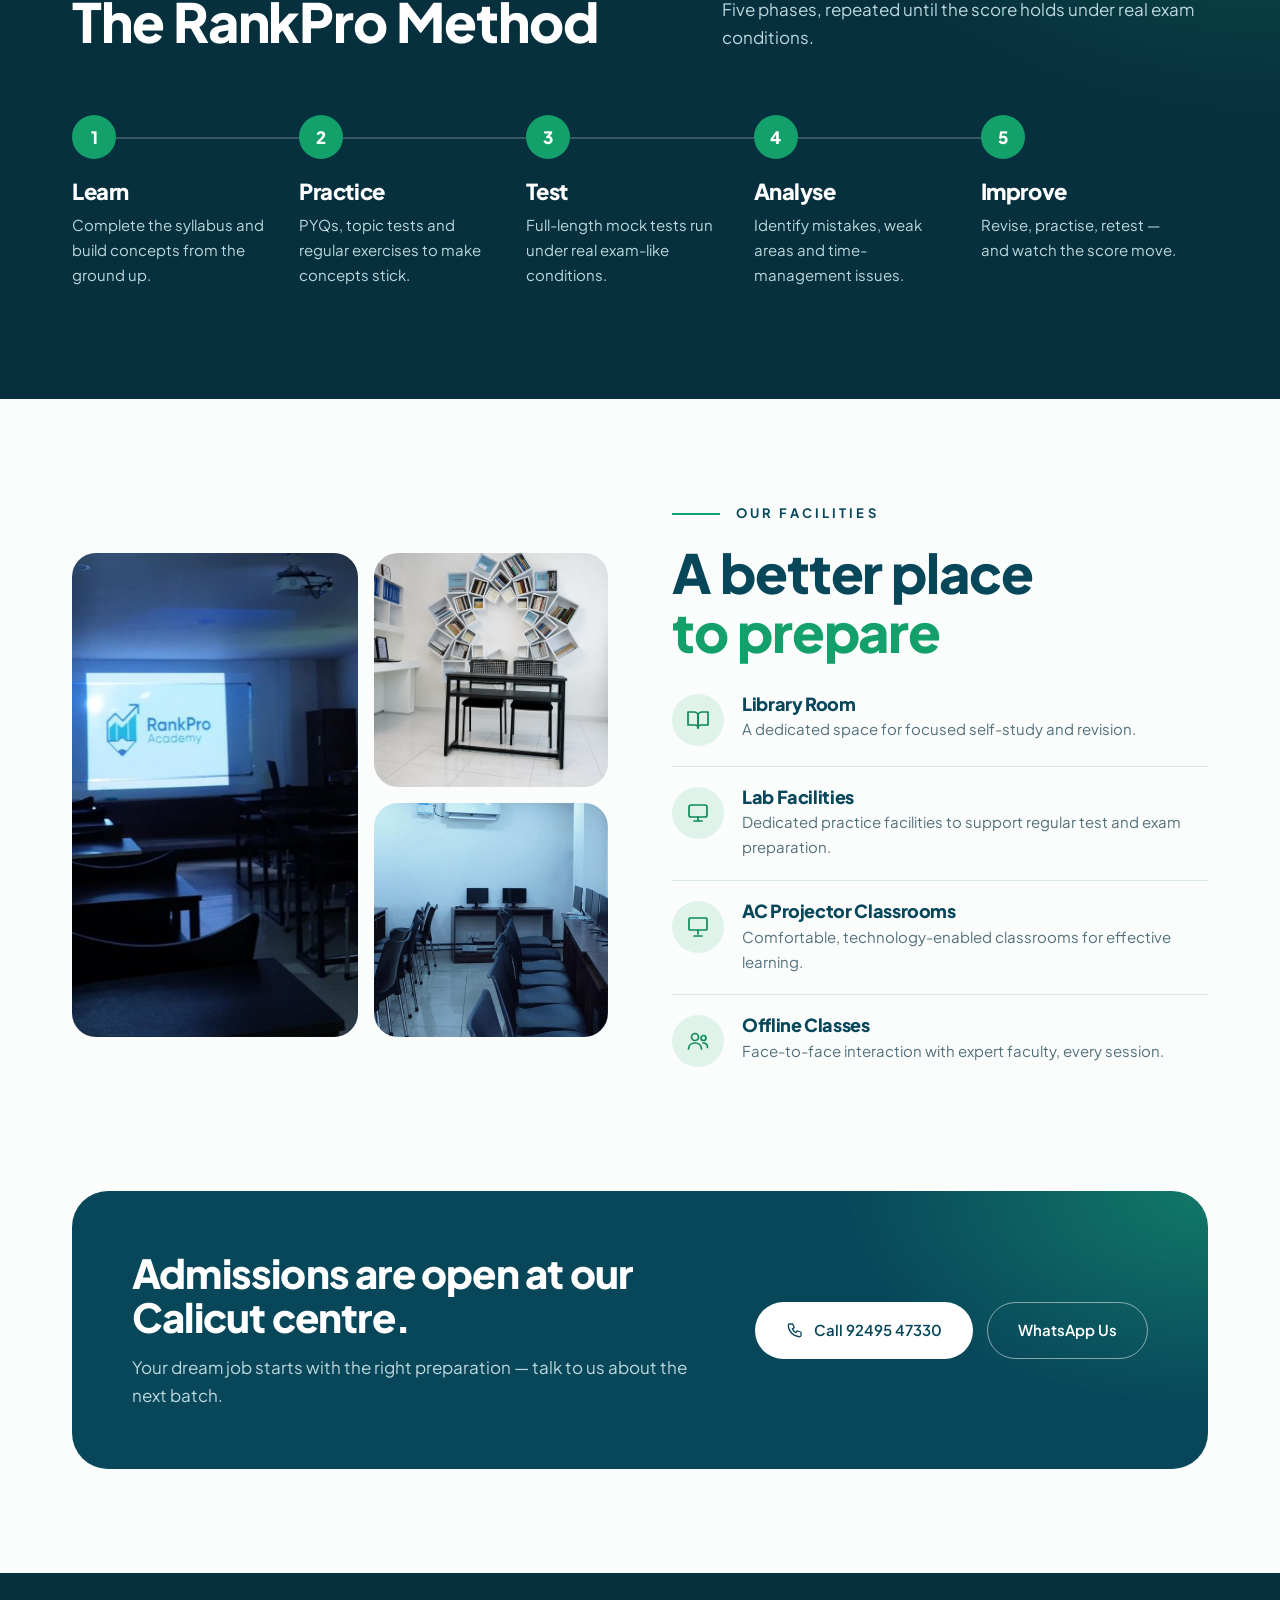
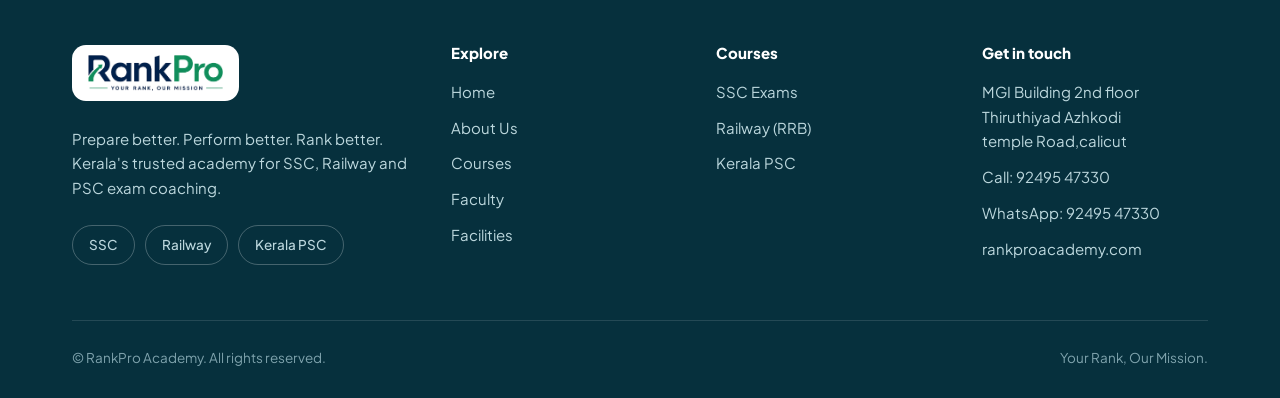
==== commit 598e2e4f: "updated address in foote" ====
--- a/index.html
+++ b/index.html
@@ -230,7 +230,8 @@
       </ul>
       <ul>
         <h5>Get in touch</h5>
-        <li>Calicut, Kerala</li>
+        <li>MGI Building 2nd floor
+Thiruthiyad Azhkodi<br> temple Road,calicut</li>
         <li><a href="tel:+919249547330">Call: 92495 47330</a></li>
         <li><a href="https://wa.me/919249547330">WhatsApp: 92495 47330</a></li>
         <li><a href="https://rankproacademy.com">rankproacademy.com</a></li>
